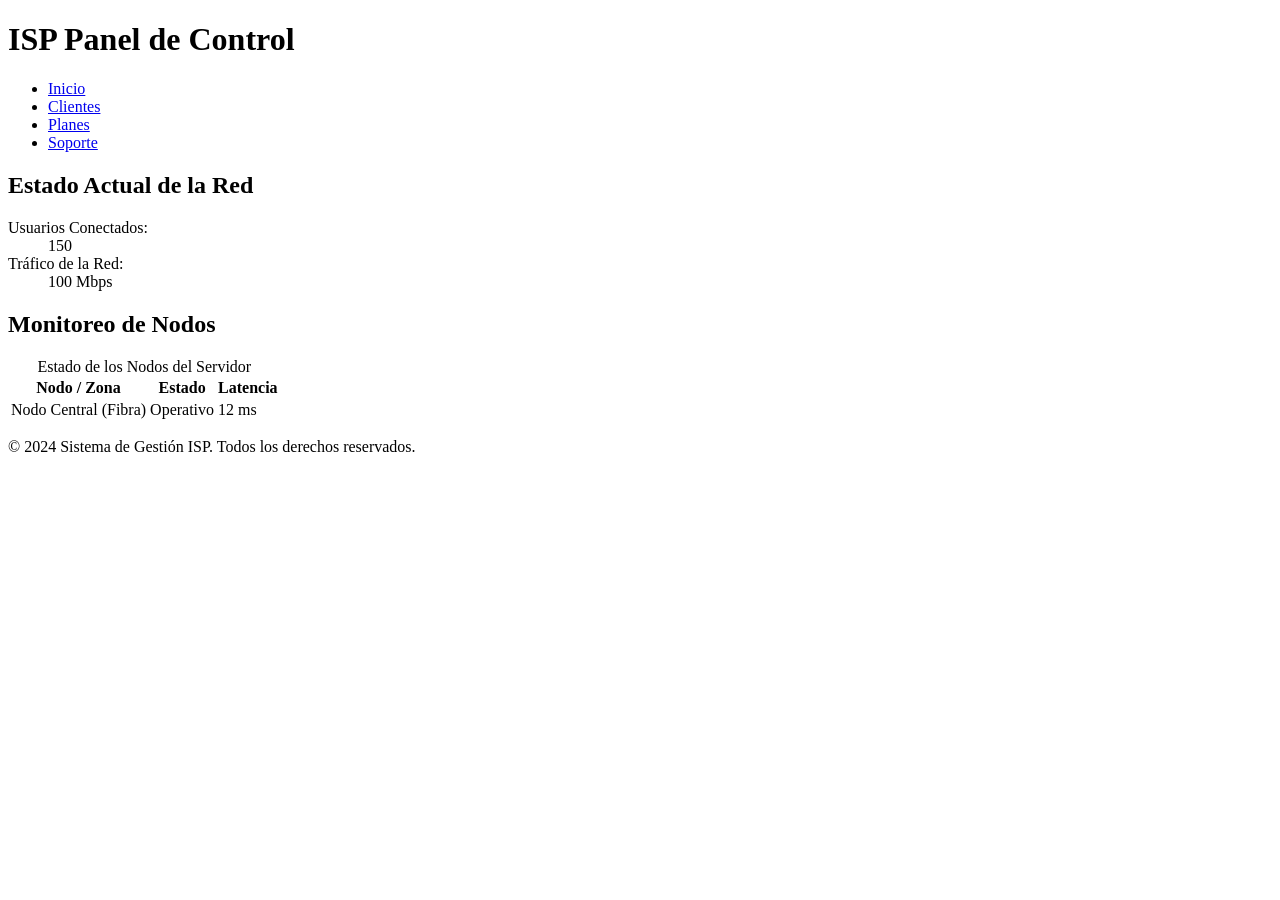
==== index.html @ ce1bf8cc "feat: maquetacion semantica inicial del dashboard principal (index.html)" ====
<!DOCTYPE html>
<html lang="es">
  <head> 
    <meta charset="UTF-8">
    <title>Sistema de Gestión ISP</title>
  </head>
  <body>
    <header>
  <h1>ISP Panel de Control</h1>
  <nav>
    <ul>
      <li><a href="index.html">Inicio</a></li>
      <li><a href="clientes.html">Clientes</a></li>
      <li><a href="planes.html">Planes</a></li>
      <li><a href="soporte.html">Soporte</a></li>
    </ul>
  </nav>
</header>

    <main>
      <section>
  <!-- Resumen del Estado de la Red -->
  <h2>Estado Actual de la Red</h2>
  <dl>
    <dt>Usuarios Conectados:</dt>
    <dd>150</dd>
    <dt>Tráfico de la Red:</dt>
    <dd>100 Mbps</dd>
  </dl>
<section>
  <h2>Monitoreo de Nodos</h2>
  <table>
    <caption>Estado de los Nodos del Servidor</caption>
    <tr>
      <th>Nodo / Zona</th>
      <th>Estado</th>
      <th>Latencia</th>
    </tr>
    <tr>
      <td>Nodo Central (Fibra)</td>
      <td>Operativo</td>
      <td>12 ms</td>
    </tr>
    <!-- Aquí puedes agregar otra fila con un nodo secundario -->
  </table>
</section>
    </main>

    <footer>    
      <p>&copy; 2024 Sistema de Gestión ISP. Todos los derechos reservados.</p> 
    </footer>
    </body> 
</html>
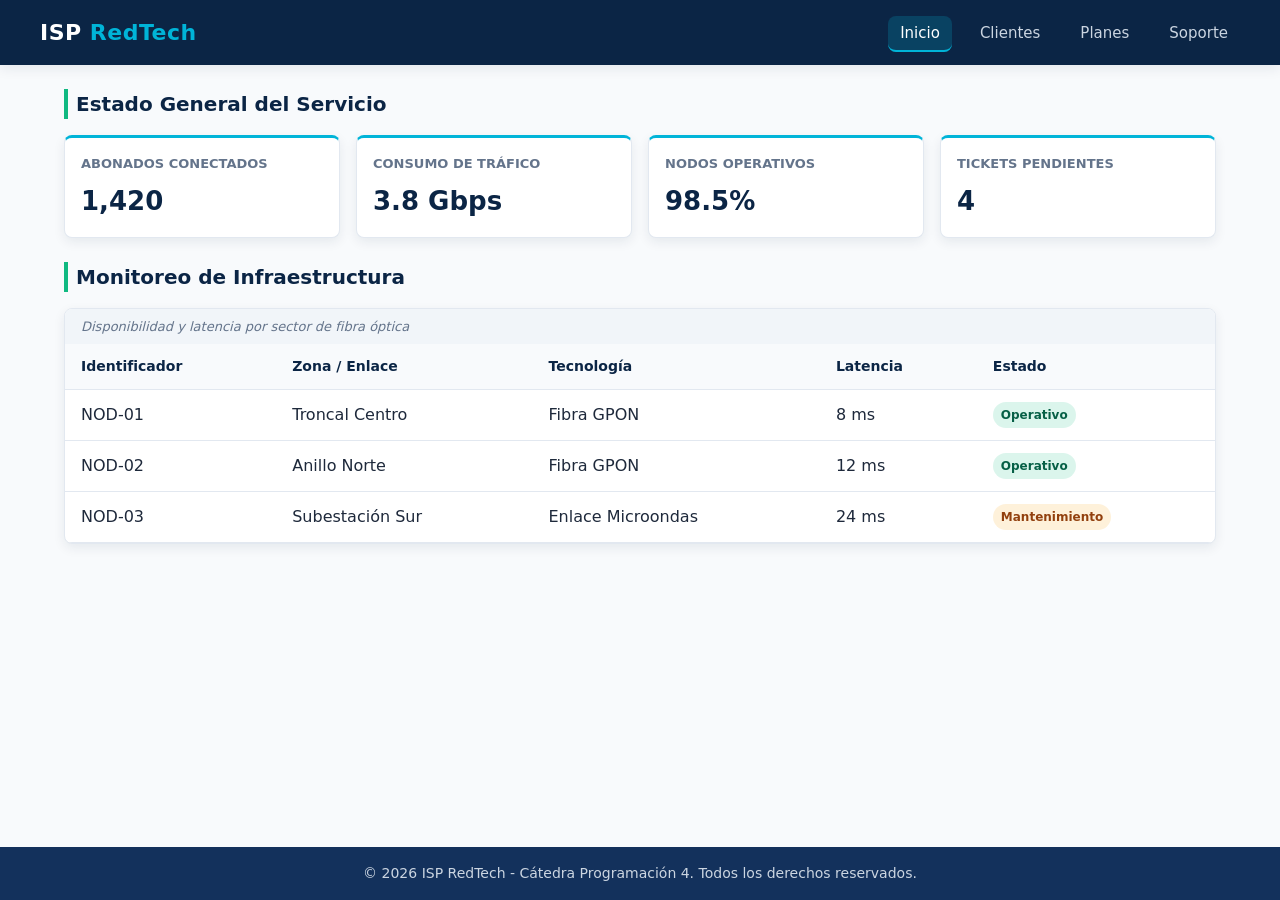
==== commit 611dd836: "feat: interfaz responsiva con variables css, flexbox, grid y optimizaciones seo para tp2" ====
--- a/index.html
+++ b/index.html
@@ -1,57 +1,110 @@
 <!DOCTYPE html>
 <html lang="es">
-  <head> 
+<head>
+    <!-- 1. Codificación y Viewport Responsivo -->
     <meta charset="UTF-8">
-    <title>Sistema de Gestión ISP</title>
-  </head>
-  <body>
-    <header>
-  <h1>ISP Panel de Control</h1>
-  <nav>
-    <ul>
-      <li><a href="index.html">Inicio</a></li>
-      <li><a href="clientes.html">Clientes</a></li>
-      <li><a href="planes.html">Planes</a></li>
-      <li><a href="soporte.html">Soporte</a></li>
-    </ul>
-  </nav>
-</header>
+    <meta name="viewport" content="width=device-width, initial-scale=1.0">
 
-    <main>
-      <section>
-  <!-- Resumen del Estado de la Red -->
-  <h2>Estado Actual de la Red</h2>
-  <dl>
-    <dt>Usuarios Conectados:</dt>
-    <dd>150</dd>
-    <dt>Tráfico de la Red:</dt>
-    <dd>100 Mbps</dd>
-  </dl>
-<section>
-  <h2>Monitoreo de Nodos</h2>
-  <table>
-    <caption>Estado de los Nodos del Servidor</caption>
-    <tr>
-      <th>Nodo / Zona</th>
-      <th>Estado</th>
-      <th>Latencia</th>
-    </tr>
-    <tr>
-      <td>Nodo Central (Fibra)</td>
-      <td>Operativo</td>
-      <td>12 ms</td>
-    </tr>
-    <!-- Aquí puedes agregar otra fila con un nodo secundario -->
-  </table>
-</section>
+    <!-- 2. SEO Técnico: Descripción y Palabras Clave -->
+    <title>ISP RedTech - Sistema de Gestión y Monitoreo de Red</title>
+    <meta name="description" content="Panel de administración y monitoreo de infraestructura para proveedores de internet (ISP). Gestión de abonados, tráfico de red y estado de nodos.">
+    <meta name="keywords" content="ISP, gestion de redes, fibra optica, monitoreo de nodos, telecomunicaciones, panel isp">
+    <meta name="author" content="Eduardo Albarracín - Lencina Alexis">
+
+    <!-- 3. Open Graph (Optimización para Redes Sociales) -->
+    <meta property="og:title" content="ISP RedTech - Panel de Control">
+    <meta property="og:description" content="Administración integral de abonados y monitoreo en tiempo real de nodos de conectividad.">
+    <meta property="og:type" content="website">
+
+    <!-- Vinculación de Hoja de Estilos Externa -->
+    <link rel="stylesheet" href="style.css">
+</head>
+<body>
+
+    <header class="header-principal">
+        <div class="header-contenedor">
+            <h1 class="logo-titulo">ISP <span>RedTech</span></h1>
+            <nav class="nav-menu">
+                <ul>
+                    <li><a href="index.html" class="nav-activo">Inicio</a></li>
+                    <li><a href="clientes.html">Clientes</a></li>
+                    <li><a href="planes.html">Planes</a></li>
+                    <li><a href="soporte.html">Soporte</a></li>
+                </ul>
+            </nav>
+        </div>
+    </header>
+
+    <main class="main-contenedor">
+        <!-- SECCIÓN 1: Métricas de Red (Implementación con CSS Grid) -->
+        <section class="seccion-metricas">
+            <h2>Estado General del Servicio</h2>
+            <dl class="grid-metricas">
+                <div class="tarjeta-metrica">
+                    <dt>Abonados Conectados</dt>
+                    <dd class="valor-metrica">1,420</dd>
+                </div>
+                <div class="tarjeta-metrica">
+                    <dt>Consumo de Tráfico</dt>
+                    <dd class="valor-metrica">3.8 Gbps</dd>
+                </div>
+                <div class="tarjeta-metrica">
+                    <dt>Nodos Operativos</dt>
+                    <dd class="valor-metrica estado-ok">98.5%</dd>
+                </div>
+                <div class="tarjeta-metrica">
+                    <dt>Tickets Pendientes</dt>
+                    <dd class="valor-metrica estado-alerta">4</dd>
+                </div>
+            </dl>
+        </section>
+
+        <!-- SECCIÓN 2: Monitoreo de Nodos (Tabla Semántica con Box Model) -->
+        <section class="seccion-tabla">
+            <h2>Monitoreo de Infraestructura</h2>
+            <div class="tabla-contenedor">
+                <table>
+                    <caption>Disponibilidad y latencia por sector de fibra óptica</caption>
+                    <thead>
+                        <tr>
+                            <th>Identificador</th>
+                            <th>Zona / Enlace</th>
+                            <th>Tecnología</th>
+                            <th>Latencia</th>
+                            <th>Estado</th>
+                        </tr>
+                    </thead>
+                    <tbody>
+                        <tr>
+                            <td>NOD-01</td>
+                            <td>Troncal Centro</td>
+                            <td>Fibra GPON</td>
+                            <td>8 ms</td>
+                            <td><span class="badge badge-activo">Operativo</span></td>
+                        </tr>
+                        <tr>
+                            <td>NOD-02</td>
+                            <td>Anillo Norte</td>
+                            <td>Fibra GPON</td>
+                            <td>12 ms</td>
+                            <td><span class="badge badge-activo">Operativo</span></td>
+                        </tr>
+                        <tr>
+                            <td>NOD-03</td>
+                            <td>Subestación Sur</td>
+                            <td>Enlace Microondas</td>
+                            <td>24 ms</td>
+                            <td><span class="badge badge-alerta">Mantenimiento</span></td>
+                        </tr>
+                    </tbody>
+                </table>
+            </div>
+        </section>
     </main>
 
-    <footer>    
-      <p>&copy; 2024 Sistema de Gestión ISP. Todos los derechos reservados.</p> 
+    <footer class="footer-principal">
+        <p>&copy; 2026 ISP RedTech - Cátedra Programación 4. Todos los derechos reservados.</p>
     </footer>
-    </body> 
-</html>
 
-
-
-
+</body>
+</html>
--- a/style.css
+++ b/style.css
@@ -0,0 +1,379 @@
+/* ==========================================================================
+   1. VARIABLES GLOBALES Y RESET (BOX MODEL)
+   ========================================================================== */
+
+:root {
+    /* Paleta Institucional */
+    --color-primario: #0b2545;       /* Azul Tecnológico Profundo */
+    --color-panel: #13315c;          /* Azul Oscuro de Soporte */
+    --color-acento: #00b4d8;         /* Cyan de Conectividad */
+    --color-fibra: #10b981;          /* Verde Fibra Óptica */
+    --color-alerta: #f59e0b;         /* Ámbar de Advertencia */
+    
+    /* Superficies y Neutros */
+    --color-fondo: #f8fafc;          /* Gris Neutro Claro */
+    --color-tarjeta: #ffffff;        /* Blanco Puro */
+    --color-texto: #1e293b;          /* Carbón de Alto Contraste */
+    --color-texto-suave: #64748b;    /* Gris de Soporte */
+    --color-borde: #e2e8f0;
+
+    /* Tipografías y Medidas */
+    --fuente-base: system-ui, -apple-system, 'Segoe UI', Roboto, sans-serif;
+    --espaciado-pequeno: 0.8rem;
+    --espaciado-medio: 1.6rem;
+    --espaciado-grande: 2.4rem;
+    --radio-borde: 0.8rem;
+    --sombra-suave: 0 4px 12px rgba(11, 37, 69, 0.08);
+}
+
+/* Reset de Modelo de Caja y Tipografía Base Accesible (1rem = 10px) */
+* {
+    margin: 0;
+    padding: 0;
+    box-sizing: border-box;
+}
+
+html {
+    font-size: 62.5%; /* Facilita el cálculo: 1.6rem = 16px */
+}
+
+body {
+    font-family: var(--fuente-base);
+    font-size: 1.6rem;
+    line-height: 1.5;
+    background-color: var(--color-fondo);
+    color: var(--color-texto);
+    min-height: 100vh;
+    display: flex;
+    flex-direction: column;
+}
+
+/* ==========================================================================
+   2. CABECERA Y NAVEGACIÓN (FLEXBOX UNIDIMENSIONAL)
+   ========================================================================== */
+
+.header-principal {
+    background-color: var(--color-primario);
+    color: #ffffff;
+    padding: var(--espaciado-medio) var(--espaciado-grande);
+    box-shadow: var(--sombra-suave);
+}
+
+.header-contenedor {
+    max-width: 120rem;
+    margin: 0 auto;
+    display: flex;
+    justify-content: space-between;
+    align-items: center;
+    flex-wrap: wrap;
+    gap: var(--espaciado-medio);
+}
+
+.logo-titulo {
+    font-size: 2.2rem;
+    font-weight: 700;
+    letter-spacing: 0.5px;
+}
+
+.logo-titulo span {
+    color: var(--color-acento);
+}
+
+.nav-menu ul {
+    display: flex;
+    list-style: none;
+    gap: var(--espaciado-medio);
+}
+
+.nav-menu a {
+    color: #cbd5e1;
+    text-decoration: none;
+    font-size: 1.5rem;
+    font-weight: 500;
+    padding: var(--espaciado-pequeno) 1.2rem;
+    border-radius: var(--radio-borde);
+    transition: all 0.2s ease-in-out;
+}
+
+.nav-menu a:hover,
+.nav-menu a.nav-activo {
+    color: #ffffff;
+    background-color: rgba(0, 180, 216, 0.2);
+    border-bottom: 2px solid var(--color-acento);
+}
+
+/* ==========================================================================
+   3. CONTENEDOR PRINCIPAL Y SECCIONES
+   ========================================================================== */
+
+.main-contenedor {
+    max-width: 120rem;
+    width: 90vw; /* Uso de Viewport Width */
+    margin: var(--espaciado-grande) auto;
+    flex: 1; /* Ocupa el espacio restante empujando el footer */
+}
+
+h2 {
+    font-size: 2rem;
+    color: var(--color-primario);
+    margin-bottom: var(--espaciado-medio);
+    border-left: 4px solid var(--color-fibra);
+    padding-left: var(--espaciado-pequeno);
+}
+
+/* ==========================================================================
+   4. PANEL DE MÉTRICAS (CSS GRID BIDIMENSIONAL)
+   ========================================================================== */
+
+.seccion-metricas {
+    margin-bottom: var(--espaciado-grande);
+}
+
+.grid-metricas {
+    display: grid;
+    grid-template-columns: repeat(4, 1fr);
+    gap: var(--espaciado-medio);
+}
+
+.tarjeta-metrica {
+    background-color: var(--color-tarjeta);
+    border: 1px solid var(--color-borde);
+    border-radius: var(--radio-borde);
+    padding: var(--espaciado-medio);
+    box-shadow: var(--sombra-suave);
+    border-top: 3px solid var(--color-acento);
+}
+
+.tarjeta-metrica dt {
+    font-size: 1.3rem;
+    color: var(--color-texto-suave);
+    text-transform: uppercase;
+    font-weight: 600;
+    margin-bottom: var(--espaciado-pequeno);
+}
+
+.tarjeta-metrica dd {
+    font-size: 2.6rem;
+    font-weight: 700;
+    color: var(--color-primario);
+}
+
+.estado-ok {
+    color: var(--color-fibra);
+}
+
+.estado-alerta {
+    color: var(--color-alerta);
+}
+
+/* ==========================================================================
+   5. TABLAS DE DATOS
+   ========================================================================== */
+
+.seccion-tabla {
+    margin-bottom: var(--espaciado-grande);
+}
+
+.tabla-contenedor {
+    background-color: var(--color-tarjeta);
+    border: 1px solid var(--color-borde);
+    border-radius: var(--radio-borde);
+    overflow-x: auto;
+    box-shadow: var(--sombra-suave);
+}
+
+table {
+    width: 100%;
+    border-collapse: collapse;
+    text-align: left;
+}
+
+caption {
+    font-size: 1.3rem;
+    color: var(--color-texto-suave);
+    padding: var(--espaciado-pequeno) var(--espaciado-medio);
+    text-align: left;
+    font-style: italic;
+    background-color: #f1f5f9;
+}
+
+th, td {
+    padding: 1.2rem var(--espaciado-medio);
+    border-bottom: 1px solid var(--color-borde);
+}
+
+th {
+    background-color: #f8fafc;
+    color: var(--color-primario);
+    font-size: 1.4rem;
+    font-weight: 600;
+}
+
+tbody tr:hover {
+    background-color: #f8fafc;
+}
+
+.badge {
+    display: inline-block;
+    padding: 0.4rem 0.8rem;
+    font-size: 1.2rem;
+    font-weight: 600;
+    border-radius: 2rem;
+}
+
+.badge-activo {
+    background-color: rgba(16, 185, 129, 0.15);
+    color: #065f46;
+}
+
+.badge-alerta {
+    background-color: rgba(245, 158, 11, 0.15);
+    color: #92400e;
+}
+
+/* ==========================================================================
+   6. FORMULARIOS SEMÁNTICOS (CLIENTES Y ALTA)
+   ========================================================================== */
+
+.seccion-formulario {
+    background-color: var(--color-tarjeta);
+    border: 1px solid var(--color-borde);
+    border-radius: var(--radio-borde);
+    padding: var(--espaciado-grande);
+    box-shadow: var(--sombra-suave);
+    margin-bottom: var(--espaciado-grande);
+}
+
+fieldset {
+    border: 1px solid var(--color-borde);
+    border-radius: var(--radio-borde);
+    padding: var(--espaciado-medio);
+    margin-bottom: var(--espaciado-grande);
+}
+
+legend {
+    font-size: 1.5rem;
+    font-weight: 600;
+    color: var(--color-primario);
+    padding: 0 var(--espaciado-pequeno);
+}
+
+.grupo-campo {
+    margin-bottom: var(--espaciado-medio);
+}
+
+label {
+    display: block;
+    font-size: 1.4rem;
+    font-weight: 600;
+    color: var(--color-texto);
+    margin-bottom: 0.4rem;
+}
+
+input[type="text"],
+input[type="number"],
+input[type="email"],
+input[type="tel"],
+select {
+    width: 100%;
+    padding: 1rem 1.2rem;
+    font-size: 1.4rem;
+    font-family: inherit;
+    border: 1px solid var(--color-borde);
+    border-radius: var(--radio-borde);
+    background-color: #f8fafc;
+    color: var(--color-texto);
+    transition: border-color 0.2s ease;
+}
+
+input:focus,
+select:focus {
+    outline: none;
+    border-color: var(--color-acento);
+    background-color: #ffffff;
+}
+
+.acciones-formulario {
+    display: flex;
+    gap: var(--espaciado-medio);
+}
+
+input[type="submit"],
+input[type="reset"] {
+    padding: 1rem 2rem;
+    font-size: 1.4rem;
+    font-weight: 600;
+    border-radius: var(--radio-borde);
+    cursor: pointer;
+    border: none;
+    transition: opacity 0.2s ease;
+}
+
+input[type="submit"] {
+    background-color: var(--color-primario);
+    color: #ffffff;
+}
+
+input[type="reset"] {
+    background-color: #e2e8f0;
+    color: var(--color-texto);
+}
+
+input[type="submit"]:hover,
+input[type="reset"]:hover {
+    opacity: 0.9;
+}
+
+/* ==========================================================================
+   7. PIE DE PÁGINA
+   ========================================================================== */
+
+.footer-principal {
+    background-color: var(--color-panel);
+    color: #cbd5e1;
+    text-align: center;
+    padding: var(--espaciado-medio);
+    font-size: 1.4rem;
+    margin-top: auto;
+}
+
+/* ==========================================================================
+   8. MEDIA QUERIES (RESPONSIVE DESIGN)
+   ========================================================================== */
+
+@media (max-width: 1024px) {
+    .grid-metricas {
+        grid-template-columns: repeat(2, 1fr);
+    }
+}
+
+@media (max-width: 768px) {
+    .header-contenedor {
+        flex-direction: column;
+        text-align: center;
+    }
+
+    .nav-menu ul {
+        flex-direction: column;
+        width: 100%;
+        gap: var(--espaciado-pequeno);
+    }
+
+    .nav-menu a {
+        display: block;
+        width: 100%;
+    }
+
+    .grid-metricas {
+        grid-template-columns: 1fr;
+    }
+
+    .main-contenedor {
+        width: 95vw;
+        margin: var(--espaciado-medio) auto;
+    }
+
+    .acciones-formulario {
+        flex-direction: column;
+    }
+}
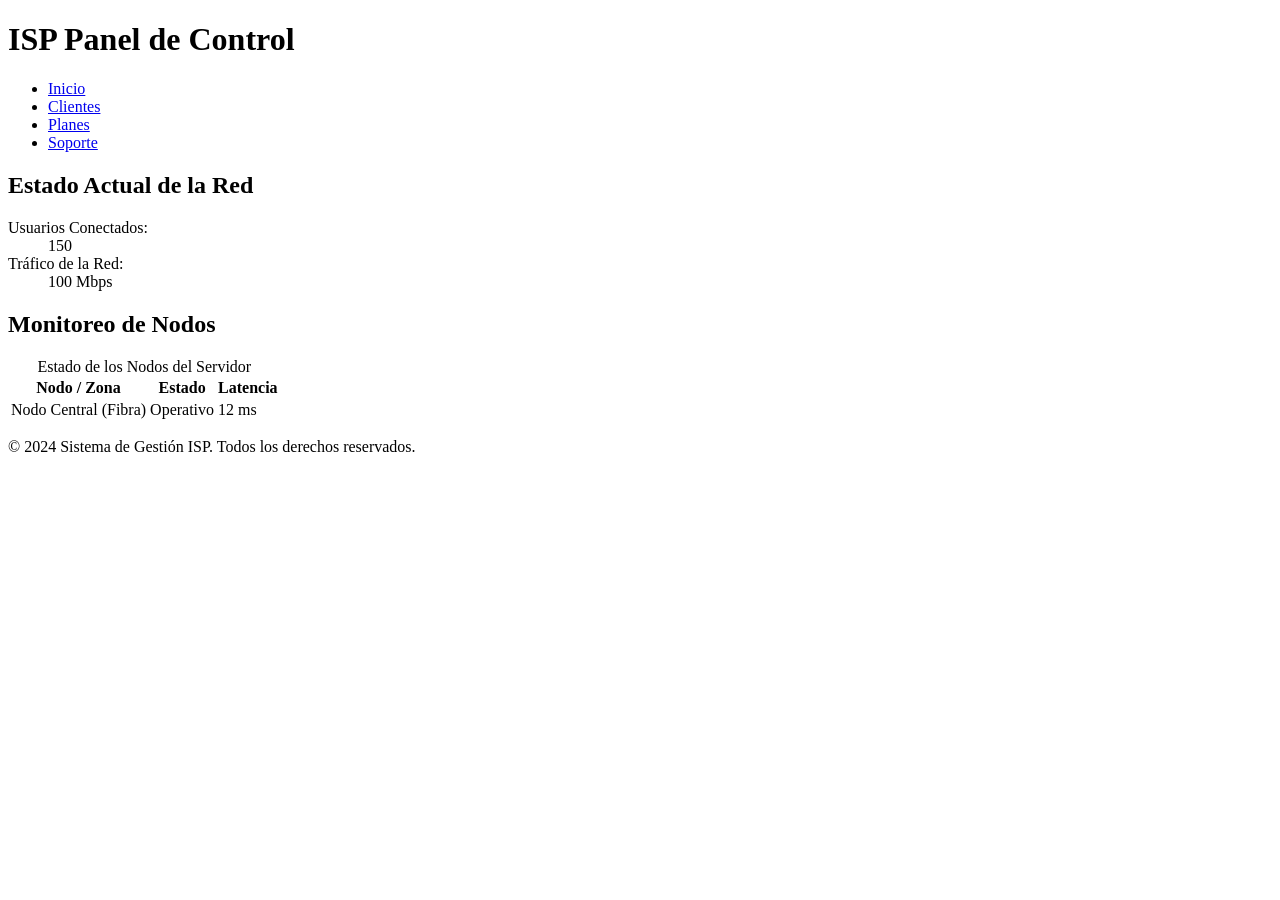
==== commit 96a2e4f4: "Merge pull request #1 from EduardoA10/feature/maquetacion-inicial feat: maquetacion semantica inicia" ====
--- a/index.html
+++ b/index.html
@@ -1,110 +1,57 @@
 <!DOCTYPE html>
 <html lang="es">
-<head>
-    <!-- 1. Codificación y Viewport Responsivo -->
+  <head> 
     <meta charset="UTF-8">
-    <meta name="viewport" content="width=device-width, initial-scale=1.0">
+    <title>Sistema de Gestión ISP</title>
+  </head>
+  <body>
+    <header>
+  <h1>ISP Panel de Control</h1>
+  <nav>
+    <ul>
+      <li><a href="index.html">Inicio</a></li>
+      <li><a href="clientes.html">Clientes</a></li>
+      <li><a href="planes.html">Planes</a></li>
+      <li><a href="soporte.html">Soporte</a></li>
+    </ul>
+  </nav>
+</header>
 
-    <!-- 2. SEO Técnico: Descripción y Palabras Clave -->
-    <title>ISP RedTech - Sistema de Gestión y Monitoreo de Red</title>
-    <meta name="description" content="Panel de administración y monitoreo de infraestructura para proveedores de internet (ISP). Gestión de abonados, tráfico de red y estado de nodos.">
-    <meta name="keywords" content="ISP, gestion de redes, fibra optica, monitoreo de nodos, telecomunicaciones, panel isp">
-    <meta name="author" content="Eduardo Albarracín - Lencina Alexis">
-
-    <!-- 3. Open Graph (Optimización para Redes Sociales) -->
-    <meta property="og:title" content="ISP RedTech - Panel de Control">
-    <meta property="og:description" content="Administración integral de abonados y monitoreo en tiempo real de nodos de conectividad.">
-    <meta property="og:type" content="website">
-
-    <!-- Vinculación de Hoja de Estilos Externa -->
-    <link rel="stylesheet" href="style.css">
-</head>
-<body>
-
-    <header class="header-principal">
-        <div class="header-contenedor">
-            <h1 class="logo-titulo">ISP <span>RedTech</span></h1>
-            <nav class="nav-menu">
-                <ul>
-                    <li><a href="index.html" class="nav-activo">Inicio</a></li>
-                    <li><a href="clientes.html">Clientes</a></li>
-                    <li><a href="planes.html">Planes</a></li>
-                    <li><a href="soporte.html">Soporte</a></li>
-                </ul>
-            </nav>
-        </div>
-    </header>
-
-    <main class="main-contenedor">
-        <!-- SECCIÓN 1: Métricas de Red (Implementación con CSS Grid) -->
-        <section class="seccion-metricas">
-            <h2>Estado General del Servicio</h2>
-            <dl class="grid-metricas">
-                <div class="tarjeta-metrica">
-                    <dt>Abonados Conectados</dt>
-                    <dd class="valor-metrica">1,420</dd>
-                </div>
-                <div class="tarjeta-metrica">
-                    <dt>Consumo de Tráfico</dt>
-                    <dd class="valor-metrica">3.8 Gbps</dd>
-                </div>
-                <div class="tarjeta-metrica">
-                    <dt>Nodos Operativos</dt>
-                    <dd class="valor-metrica estado-ok">98.5%</dd>
-                </div>
-                <div class="tarjeta-metrica">
-                    <dt>Tickets Pendientes</dt>
-                    <dd class="valor-metrica estado-alerta">4</dd>
-                </div>
-            </dl>
-        </section>
-
-        <!-- SECCIÓN 2: Monitoreo de Nodos (Tabla Semántica con Box Model) -->
-        <section class="seccion-tabla">
-            <h2>Monitoreo de Infraestructura</h2>
-            <div class="tabla-contenedor">
-                <table>
-                    <caption>Disponibilidad y latencia por sector de fibra óptica</caption>
-                    <thead>
-                        <tr>
-                            <th>Identificador</th>
-                            <th>Zona / Enlace</th>
-                            <th>Tecnología</th>
-                            <th>Latencia</th>
-                            <th>Estado</th>
-                        </tr>
-                    </thead>
-                    <tbody>
-                        <tr>
-                            <td>NOD-01</td>
-                            <td>Troncal Centro</td>
-                            <td>Fibra GPON</td>
-                            <td>8 ms</td>
-                            <td><span class="badge badge-activo">Operativo</span></td>
-                        </tr>
-                        <tr>
-                            <td>NOD-02</td>
-                            <td>Anillo Norte</td>
-                            <td>Fibra GPON</td>
-                            <td>12 ms</td>
-                            <td><span class="badge badge-activo">Operativo</span></td>
-                        </tr>
-                        <tr>
-                            <td>NOD-03</td>
-                            <td>Subestación Sur</td>
-                            <td>Enlace Microondas</td>
-                            <td>24 ms</td>
-                            <td><span class="badge badge-alerta">Mantenimiento</span></td>
-                        </tr>
-                    </tbody>
-                </table>
-            </div>
-        </section>
+    <main>
+      <section>
+  <!-- Resumen del Estado de la Red -->
+  <h2>Estado Actual de la Red</h2>
+  <dl>
+    <dt>Usuarios Conectados:</dt>
+    <dd>150</dd>
+    <dt>Tráfico de la Red:</dt>
+    <dd>100 Mbps</dd>
+  </dl>
+<section>
+  <h2>Monitoreo de Nodos</h2>
+  <table>
+    <caption>Estado de los Nodos del Servidor</caption>
+    <tr>
+      <th>Nodo / Zona</th>
+      <th>Estado</th>
+      <th>Latencia</th>
+    </tr>
+    <tr>
+      <td>Nodo Central (Fibra)</td>
+      <td>Operativo</td>
+      <td>12 ms</td>
+    </tr>
+    <!-- Aquí puedes agregar otra fila con un nodo secundario -->
+  </table>
+</section>
     </main>
 
-    <footer class="footer-principal">
-        <p>&copy; 2026 ISP RedTech - Cátedra Programación 4. Todos los derechos reservados.</p>
+    <footer>    
+      <p>&copy; 2024 Sistema de Gestión ISP. Todos los derechos reservados.</p> 
     </footer>
+    </body> 
+</html>
 
-</body>
-</html>+
+
+
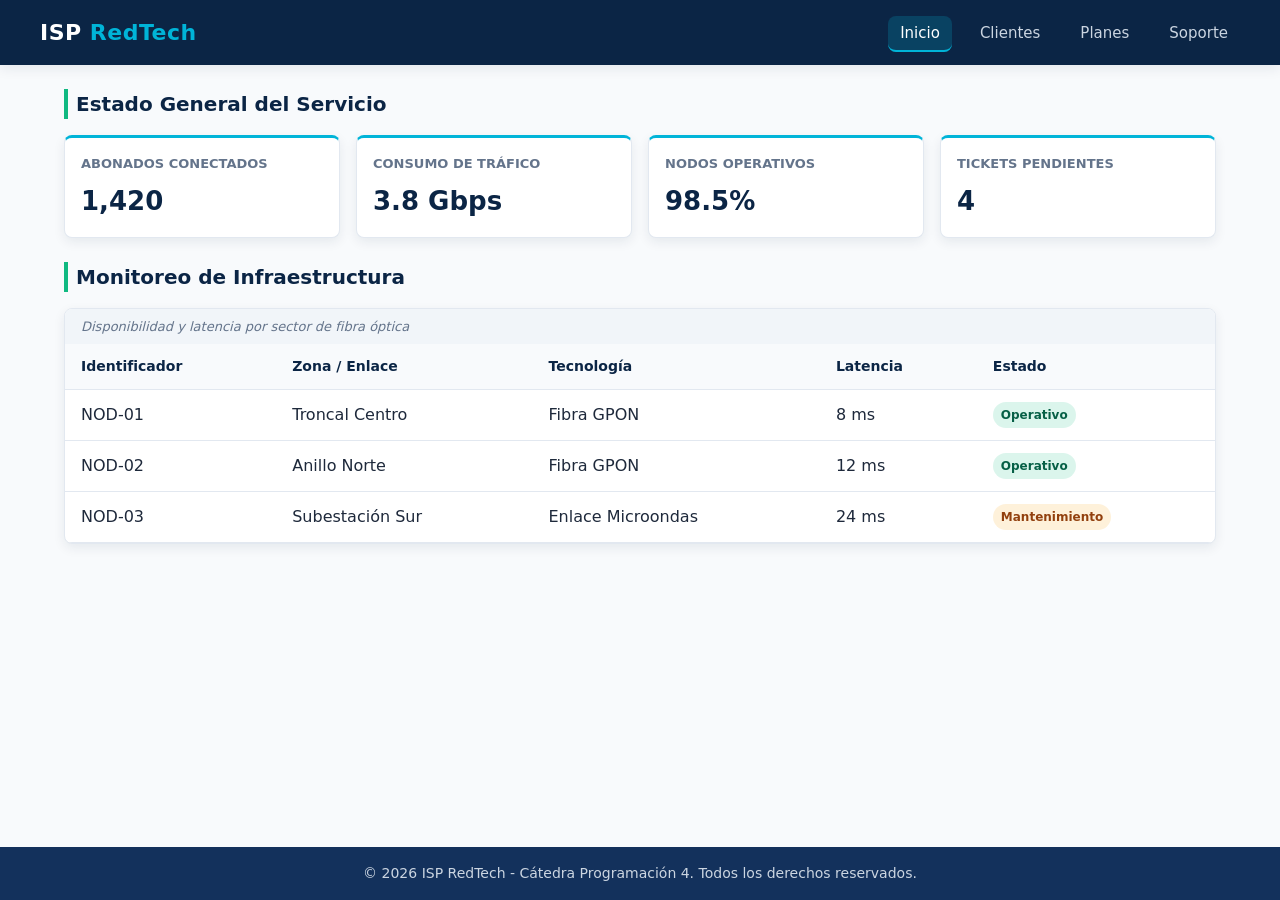
==== commit 6abf9261: "Merge pull request #3 from EduardoA10/feature/tp2-estilos-css feat: Implementación de interfaz respo" ====
--- a/index.html
+++ b/index.html
@@ -1,57 +1,110 @@
 <!DOCTYPE html>
 <html lang="es">
-  <head> 
+<head>
+    <!-- 1. Codificación y Viewport Responsivo -->
     <meta charset="UTF-8">
-    <title>Sistema de Gestión ISP</title>
-  </head>
-  <body>
-    <header>
-  <h1>ISP Panel de Control</h1>
-  <nav>
-    <ul>
-      <li><a href="index.html">Inicio</a></li>
-      <li><a href="clientes.html">Clientes</a></li>
-      <li><a href="planes.html">Planes</a></li>
-      <li><a href="soporte.html">Soporte</a></li>
-    </ul>
-  </nav>
-</header>
+    <meta name="viewport" content="width=device-width, initial-scale=1.0">
 
-    <main>
-      <section>
-  <!-- Resumen del Estado de la Red -->
-  <h2>Estado Actual de la Red</h2>
-  <dl>
-    <dt>Usuarios Conectados:</dt>
-    <dd>150</dd>
-    <dt>Tráfico de la Red:</dt>
-    <dd>100 Mbps</dd>
-  </dl>
-<section>
-  <h2>Monitoreo de Nodos</h2>
-  <table>
-    <caption>Estado de los Nodos del Servidor</caption>
-    <tr>
-      <th>Nodo / Zona</th>
-      <th>Estado</th>
-      <th>Latencia</th>
-    </tr>
-    <tr>
-      <td>Nodo Central (Fibra)</td>
-      <td>Operativo</td>
-      <td>12 ms</td>
-    </tr>
-    <!-- Aquí puedes agregar otra fila con un nodo secundario -->
-  </table>
-</section>
+    <!-- 2. SEO Técnico: Descripción y Palabras Clave -->
+    <title>ISP RedTech - Sistema de Gestión y Monitoreo de Red</title>
+    <meta name="description" content="Panel de administración y monitoreo de infraestructura para proveedores de internet (ISP). Gestión de abonados, tráfico de red y estado de nodos.">
+    <meta name="keywords" content="ISP, gestion de redes, fibra optica, monitoreo de nodos, telecomunicaciones, panel isp">
+    <meta name="author" content="Eduardo Albarracín - Lencina Alexis">
+
+    <!-- 3. Open Graph (Optimización para Redes Sociales) -->
+    <meta property="og:title" content="ISP RedTech - Panel de Control">
+    <meta property="og:description" content="Administración integral de abonados y monitoreo en tiempo real de nodos de conectividad.">
+    <meta property="og:type" content="website">
+
+    <!-- Vinculación de Hoja de Estilos Externa -->
+    <link rel="stylesheet" href="style.css">
+</head>
+<body>
+
+    <header class="header-principal">
+        <div class="header-contenedor">
+            <h1 class="logo-titulo">ISP <span>RedTech</span></h1>
+            <nav class="nav-menu">
+                <ul>
+                    <li><a href="index.html" class="nav-activo">Inicio</a></li>
+                    <li><a href="clientes.html">Clientes</a></li>
+                    <li><a href="planes.html">Planes</a></li>
+                    <li><a href="soporte.html">Soporte</a></li>
+                </ul>
+            </nav>
+        </div>
+    </header>
+
+    <main class="main-contenedor">
+        <!-- SECCIÓN 1: Métricas de Red (Implementación con CSS Grid) -->
+        <section class="seccion-metricas">
+            <h2>Estado General del Servicio</h2>
+            <dl class="grid-metricas">
+                <div class="tarjeta-metrica">
+                    <dt>Abonados Conectados</dt>
+                    <dd class="valor-metrica">1,420</dd>
+                </div>
+                <div class="tarjeta-metrica">
+                    <dt>Consumo de Tráfico</dt>
+                    <dd class="valor-metrica">3.8 Gbps</dd>
+                </div>
+                <div class="tarjeta-metrica">
+                    <dt>Nodos Operativos</dt>
+                    <dd class="valor-metrica estado-ok">98.5%</dd>
+                </div>
+                <div class="tarjeta-metrica">
+                    <dt>Tickets Pendientes</dt>
+                    <dd class="valor-metrica estado-alerta">4</dd>
+                </div>
+            </dl>
+        </section>
+
+        <!-- SECCIÓN 2: Monitoreo de Nodos (Tabla Semántica con Box Model) -->
+        <section class="seccion-tabla">
+            <h2>Monitoreo de Infraestructura</h2>
+            <div class="tabla-contenedor">
+                <table>
+                    <caption>Disponibilidad y latencia por sector de fibra óptica</caption>
+                    <thead>
+                        <tr>
+                            <th>Identificador</th>
+                            <th>Zona / Enlace</th>
+                            <th>Tecnología</th>
+                            <th>Latencia</th>
+                            <th>Estado</th>
+                        </tr>
+                    </thead>
+                    <tbody>
+                        <tr>
+                            <td>NOD-01</td>
+                            <td>Troncal Centro</td>
+                            <td>Fibra GPON</td>
+                            <td>8 ms</td>
+                            <td><span class="badge badge-activo">Operativo</span></td>
+                        </tr>
+                        <tr>
+                            <td>NOD-02</td>
+                            <td>Anillo Norte</td>
+                            <td>Fibra GPON</td>
+                            <td>12 ms</td>
+                            <td><span class="badge badge-activo">Operativo</span></td>
+                        </tr>
+                        <tr>
+                            <td>NOD-03</td>
+                            <td>Subestación Sur</td>
+                            <td>Enlace Microondas</td>
+                            <td>24 ms</td>
+                            <td><span class="badge badge-alerta">Mantenimiento</span></td>
+                        </tr>
+                    </tbody>
+                </table>
+            </div>
+        </section>
     </main>
 
-    <footer>    
-      <p>&copy; 2024 Sistema de Gestión ISP. Todos los derechos reservados.</p> 
+    <footer class="footer-principal">
+        <p>&copy; 2026 ISP RedTech - Cátedra Programación 4. Todos los derechos reservados.</p>
     </footer>
-    </body> 
-</html>
 
-
-
-
+</body>
+</html>
--- a/style.css
+++ b/style.css
@@ -0,0 +1,379 @@
+/* ==========================================================================
+   1. VARIABLES GLOBALES Y RESET (BOX MODEL)
+   ========================================================================== */
+
+:root {
+    /* Paleta Institucional */
+    --color-primario: #0b2545;       /* Azul Tecnológico Profundo */
+    --color-panel: #13315c;          /* Azul Oscuro de Soporte */
+    --color-acento: #00b4d8;         /* Cyan de Conectividad */
+    --color-fibra: #10b981;          /* Verde Fibra Óptica */
+    --color-alerta: #f59e0b;         /* Ámbar de Advertencia */
+    
+    /* Superficies y Neutros */
+    --color-fondo: #f8fafc;          /* Gris Neutro Claro */
+    --color-tarjeta: #ffffff;        /* Blanco Puro */
+    --color-texto: #1e293b;          /* Carbón de Alto Contraste */
+    --color-texto-suave: #64748b;    /* Gris de Soporte */
+    --color-borde: #e2e8f0;
+
+    /* Tipografías y Medidas */
+    --fuente-base: system-ui, -apple-system, 'Segoe UI', Roboto, sans-serif;
+    --espaciado-pequeno: 0.8rem;
+    --espaciado-medio: 1.6rem;
+    --espaciado-grande: 2.4rem;
+    --radio-borde: 0.8rem;
+    --sombra-suave: 0 4px 12px rgba(11, 37, 69, 0.08);
+}
+
+/* Reset de Modelo de Caja y Tipografía Base Accesible (1rem = 10px) */
+* {
+    margin: 0;
+    padding: 0;
+    box-sizing: border-box;
+}
+
+html {
+    font-size: 62.5%; /* Facilita el cálculo: 1.6rem = 16px */
+}
+
+body {
+    font-family: var(--fuente-base);
+    font-size: 1.6rem;
+    line-height: 1.5;
+    background-color: var(--color-fondo);
+    color: var(--color-texto);
+    min-height: 100vh;
+    display: flex;
+    flex-direction: column;
+}
+
+/* ==========================================================================
+   2. CABECERA Y NAVEGACIÓN (FLEXBOX UNIDIMENSIONAL)
+   ========================================================================== */
+
+.header-principal {
+    background-color: var(--color-primario);
+    color: #ffffff;
+    padding: var(--espaciado-medio) var(--espaciado-grande);
+    box-shadow: var(--sombra-suave);
+}
+
+.header-contenedor {
+    max-width: 120rem;
+    margin: 0 auto;
+    display: flex;
+    justify-content: space-between;
+    align-items: center;
+    flex-wrap: wrap;
+    gap: var(--espaciado-medio);
+}
+
+.logo-titulo {
+    font-size: 2.2rem;
+    font-weight: 700;
+    letter-spacing: 0.5px;
+}
+
+.logo-titulo span {
+    color: var(--color-acento);
+}
+
+.nav-menu ul {
+    display: flex;
+    list-style: none;
+    gap: var(--espaciado-medio);
+}
+
+.nav-menu a {
+    color: #cbd5e1;
+    text-decoration: none;
+    font-size: 1.5rem;
+    font-weight: 500;
+    padding: var(--espaciado-pequeno) 1.2rem;
+    border-radius: var(--radio-borde);
+    transition: all 0.2s ease-in-out;
+}
+
+.nav-menu a:hover,
+.nav-menu a.nav-activo {
+    color: #ffffff;
+    background-color: rgba(0, 180, 216, 0.2);
+    border-bottom: 2px solid var(--color-acento);
+}
+
+/* ==========================================================================
+   3. CONTENEDOR PRINCIPAL Y SECCIONES
+   ========================================================================== */
+
+.main-contenedor {
+    max-width: 120rem;
+    width: 90vw; /* Uso de Viewport Width */
+    margin: var(--espaciado-grande) auto;
+    flex: 1; /* Ocupa el espacio restante empujando el footer */
+}
+
+h2 {
+    font-size: 2rem;
+    color: var(--color-primario);
+    margin-bottom: var(--espaciado-medio);
+    border-left: 4px solid var(--color-fibra);
+    padding-left: var(--espaciado-pequeno);
+}
+
+/* ==========================================================================
+   4. PANEL DE MÉTRICAS (CSS GRID BIDIMENSIONAL)
+   ========================================================================== */
+
+.seccion-metricas {
+    margin-bottom: var(--espaciado-grande);
+}
+
+.grid-metricas {
+    display: grid;
+    grid-template-columns: repeat(4, 1fr);
+    gap: var(--espaciado-medio);
+}
+
+.tarjeta-metrica {
+    background-color: var(--color-tarjeta);
+    border: 1px solid var(--color-borde);
+    border-radius: var(--radio-borde);
+    padding: var(--espaciado-medio);
+    box-shadow: var(--sombra-suave);
+    border-top: 3px solid var(--color-acento);
+}
+
+.tarjeta-metrica dt {
+    font-size: 1.3rem;
+    color: var(--color-texto-suave);
+    text-transform: uppercase;
+    font-weight: 600;
+    margin-bottom: var(--espaciado-pequeno);
+}
+
+.tarjeta-metrica dd {
+    font-size: 2.6rem;
+    font-weight: 700;
+    color: var(--color-primario);
+}
+
+.estado-ok {
+    color: var(--color-fibra);
+}
+
+.estado-alerta {
+    color: var(--color-alerta);
+}
+
+/* ==========================================================================
+   5. TABLAS DE DATOS
+   ========================================================================== */
+
+.seccion-tabla {
+    margin-bottom: var(--espaciado-grande);
+}
+
+.tabla-contenedor {
+    background-color: var(--color-tarjeta);
+    border: 1px solid var(--color-borde);
+    border-radius: var(--radio-borde);
+    overflow-x: auto;
+    box-shadow: var(--sombra-suave);
+}
+
+table {
+    width: 100%;
+    border-collapse: collapse;
+    text-align: left;
+}
+
+caption {
+    font-size: 1.3rem;
+    color: var(--color-texto-suave);
+    padding: var(--espaciado-pequeno) var(--espaciado-medio);
+    text-align: left;
+    font-style: italic;
+    background-color: #f1f5f9;
+}
+
+th, td {
+    padding: 1.2rem var(--espaciado-medio);
+    border-bottom: 1px solid var(--color-borde);
+}
+
+th {
+    background-color: #f8fafc;
+    color: var(--color-primario);
+    font-size: 1.4rem;
+    font-weight: 600;
+}
+
+tbody tr:hover {
+    background-color: #f8fafc;
+}
+
+.badge {
+    display: inline-block;
+    padding: 0.4rem 0.8rem;
+    font-size: 1.2rem;
+    font-weight: 600;
+    border-radius: 2rem;
+}
+
+.badge-activo {
+    background-color: rgba(16, 185, 129, 0.15);
+    color: #065f46;
+}
+
+.badge-alerta {
+    background-color: rgba(245, 158, 11, 0.15);
+    color: #92400e;
+}
+
+/* ==========================================================================
+   6. FORMULARIOS SEMÁNTICOS (CLIENTES Y ALTA)
+   ========================================================================== */
+
+.seccion-formulario {
+    background-color: var(--color-tarjeta);
+    border: 1px solid var(--color-borde);
+    border-radius: var(--radio-borde);
+    padding: var(--espaciado-grande);
+    box-shadow: var(--sombra-suave);
+    margin-bottom: var(--espaciado-grande);
+}
+
+fieldset {
+    border: 1px solid var(--color-borde);
+    border-radius: var(--radio-borde);
+    padding: var(--espaciado-medio);
+    margin-bottom: var(--espaciado-grande);
+}
+
+legend {
+    font-size: 1.5rem;
+    font-weight: 600;
+    color: var(--color-primario);
+    padding: 0 var(--espaciado-pequeno);
+}
+
+.grupo-campo {
+    margin-bottom: var(--espaciado-medio);
+}
+
+label {
+    display: block;
+    font-size: 1.4rem;
+    font-weight: 600;
+    color: var(--color-texto);
+    margin-bottom: 0.4rem;
+}
+
+input[type="text"],
+input[type="number"],
+input[type="email"],
+input[type="tel"],
+select {
+    width: 100%;
+    padding: 1rem 1.2rem;
+    font-size: 1.4rem;
+    font-family: inherit;
+    border: 1px solid var(--color-borde);
+    border-radius: var(--radio-borde);
+    background-color: #f8fafc;
+    color: var(--color-texto);
+    transition: border-color 0.2s ease;
+}
+
+input:focus,
+select:focus {
+    outline: none;
+    border-color: var(--color-acento);
+    background-color: #ffffff;
+}
+
+.acciones-formulario {
+    display: flex;
+    gap: var(--espaciado-medio);
+}
+
+input[type="submit"],
+input[type="reset"] {
+    padding: 1rem 2rem;
+    font-size: 1.4rem;
+    font-weight: 600;
+    border-radius: var(--radio-borde);
+    cursor: pointer;
+    border: none;
+    transition: opacity 0.2s ease;
+}
+
+input[type="submit"] {
+    background-color: var(--color-primario);
+    color: #ffffff;
+}
+
+input[type="reset"] {
+    background-color: #e2e8f0;
+    color: var(--color-texto);
+}
+
+input[type="submit"]:hover,
+input[type="reset"]:hover {
+    opacity: 0.9;
+}
+
+/* ==========================================================================
+   7. PIE DE PÁGINA
+   ========================================================================== */
+
+.footer-principal {
+    background-color: var(--color-panel);
+    color: #cbd5e1;
+    text-align: center;
+    padding: var(--espaciado-medio);
+    font-size: 1.4rem;
+    margin-top: auto;
+}
+
+/* ==========================================================================
+   8. MEDIA QUERIES (RESPONSIVE DESIGN)
+   ========================================================================== */
+
+@media (max-width: 1024px) {
+    .grid-metricas {
+        grid-template-columns: repeat(2, 1fr);
+    }
+}
+
+@media (max-width: 768px) {
+    .header-contenedor {
+        flex-direction: column;
+        text-align: center;
+    }
+
+    .nav-menu ul {
+        flex-direction: column;
+        width: 100%;
+        gap: var(--espaciado-pequeno);
+    }
+
+    .nav-menu a {
+        display: block;
+        width: 100%;
+    }
+
+    .grid-metricas {
+        grid-template-columns: 1fr;
+    }
+
+    .main-contenedor {
+        width: 95vw;
+        margin: var(--espaciado-medio) auto;
+    }
+
+    .acciones-formulario {
+        flex-direction: column;
+    }
+}
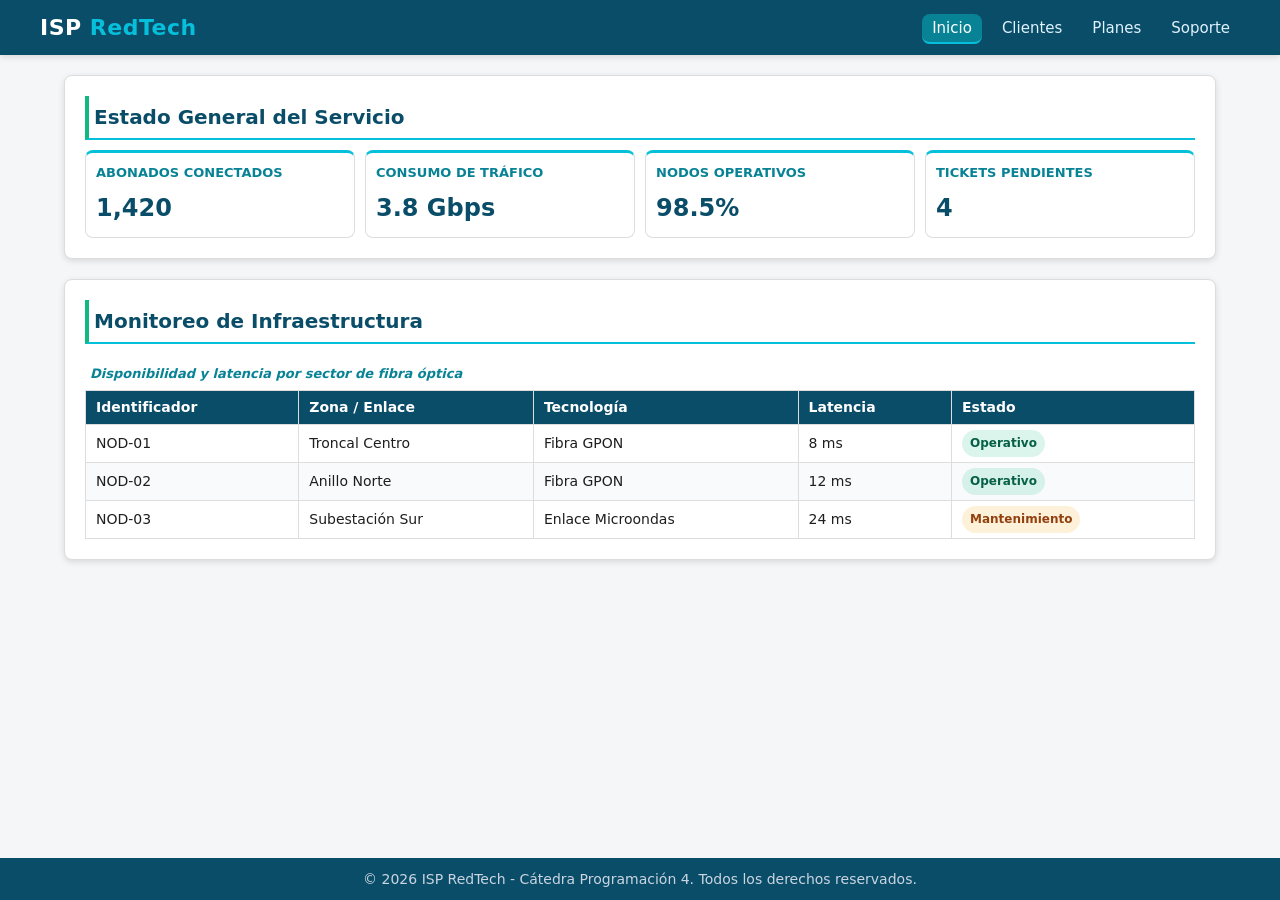
==== commit 8fa913ba: "fix: vincular style.css y meta tags seo en index y clientes" ====
--- a/index.html
+++ b/index.html
@@ -1,22 +1,18 @@
 <!DOCTYPE html>
 <html lang="es">
 <head>
-    <!-- 1. Codificación y Viewport Responsivo -->
     <meta charset="UTF-8">
     <meta name="viewport" content="width=device-width, initial-scale=1.0">
 
-    <!-- 2. SEO Técnico: Descripción y Palabras Clave -->
     <title>ISP RedTech - Sistema de Gestión y Monitoreo de Red</title>
     <meta name="description" content="Panel de administración y monitoreo de infraestructura para proveedores de internet (ISP). Gestión de abonados, tráfico de red y estado de nodos.">
     <meta name="keywords" content="ISP, gestion de redes, fibra optica, monitoreo de nodos, telecomunicaciones, panel isp">
-    <meta name="author" content="Eduardo Albarracín - Lencina Alexis">
+    <meta name="author" content="Eduardo Albarracín - Alexis Lencina">
 
-    <!-- 3. Open Graph (Optimización para Redes Sociales) -->
     <meta property="og:title" content="ISP RedTech - Panel de Control">
     <meta property="og:description" content="Administración integral de abonados y monitoreo en tiempo real de nodos de conectividad.">
     <meta property="og:type" content="website">
 
-    <!-- Vinculación de Hoja de Estilos Externa -->
     <link rel="stylesheet" href="style.css">
 </head>
 <body>
@@ -36,7 +32,6 @@
     </header>
 
     <main class="main-contenedor">
-        <!-- SECCIÓN 1: Métricas de Red (Implementación con CSS Grid) -->
         <section class="seccion-metricas">
             <h2>Estado General del Servicio</h2>
             <dl class="grid-metricas">
@@ -59,7 +54,6 @@
             </dl>
         </section>
 
-        <!-- SECCIÓN 2: Monitoreo de Nodos (Tabla Semántica con Box Model) -->
         <section class="seccion-tabla">
             <h2>Monitoreo de Infraestructura</h2>
             <div class="tabla-contenedor">
--- a/style.css
+++ b/style.css
@@ -1,379 +1,405 @@
-/* ==========================================================================
-   1. VARIABLES GLOBALES Y RESET (BOX MODEL)
-   ========================================================================== */
-
 :root {
-    /* Paleta Institucional */
-    --color-primario: #0b2545;       /* Azul Tecnológico Profundo */
-    --color-panel: #13315c;          /* Azul Oscuro de Soporte */
-    --color-acento: #00b4d8;         /* Cyan de Conectividad */
-    --color-fibra: #10b981;          /* Verde Fibra Óptica */
-    --color-alerta: #f59e0b;         /* Ámbar de Advertencia */
-    
-    /* Superficies y Neutros */
-    --color-fondo: #f8fafc;          /* Gris Neutro Claro */
-    --color-tarjeta: #ffffff;        /* Blanco Puro */
-    --color-texto: #1e293b;          /* Carbón de Alto Contraste */
-    --color-texto-suave: #64748b;    /* Gris de Soporte */
-    --color-borde: #e2e8f0;
-
-    /* Tipografías y Medidas */
-    --fuente-base: system-ui, -apple-system, 'Segoe UI', Roboto, sans-serif;
-    --espaciado-pequeno: 0.8rem;
-    --espaciado-medio: 1.6rem;
-    --espaciado-grande: 2.4rem;
-    --radio-borde: 0.8rem;
-    --sombra-suave: 0 4px 12px rgba(11, 37, 69, 0.08);
-}
-
-/* Reset de Modelo de Caja y Tipografía Base Accesible (1rem = 10px) */
+  --color-primary: #0a4d68;
+  --color-primario: #0a4d68;
+  --color-secondary: #088395;
+  --color-panel: #088395;
+  --color-accent: #05bfdb;
+  --color-acento: #05bfdb;
+  --color-fibra: #10b981;
+  --color-alerta: #f59e0b;
+  --color-bg: #f4f6f7;
+  --color-fondo: #f4f6f7;
+  --color-white: #ffffff;
+  --color-tarjeta: #ffffff;
+  --color-text: #1e1e1e;
+  --color-texto: #1e1e1e;
+  --color-texto-suave: #64748b;
+  --color-borde: #dddddd;
+  --font-main: 'Segoe UI', system-ui, Arial, sans-serif;
+  --fuente-base: 'Segoe UI', system-ui, Arial, sans-serif;
+  --spacing-sm: 0.5rem;
+  --espaciado-pequeno: 0.5rem;
+  --spacing-md: 1rem;
+  --espaciado-medio: 1rem;
+  --spacing-lg: 2rem;
+  --espaciado-grande: 2rem;
+  --radio-borde: 8px;
+  --sombra-suave: 0 2px 6px rgba(0, 0, 0, 0.12);
+}
+
 * {
-    margin: 0;
-    padding: 0;
-    box-sizing: border-box;
+  margin: 0;
+  padding: 0;
+  box-sizing: border-box;
 }
 
 html {
-    font-size: 62.5%; /* Facilita el cálculo: 1.6rem = 16px */
+  font-size: 62.5%;
 }
 
 body {
-    font-family: var(--fuente-base);
-    font-size: 1.6rem;
-    line-height: 1.5;
-    background-color: var(--color-fondo);
-    color: var(--color-texto);
-    min-height: 100vh;
-    display: flex;
-    flex-direction: column;
-}
-
-/* ==========================================================================
-   2. CABECERA Y NAVEGACIÓN (FLEXBOX UNIDIMENSIONAL)
-   ========================================================================== */
-
+  font-family: var(--font-main);
+  font-size: 1.6rem;
+  line-height: 1.6;
+  background-color: var(--color-bg);
+  color: var(--color-text);
+  min-height: 100vh;
+  display: flex;
+  flex-direction: column;
+}
+
+header,
 .header-principal {
-    background-color: var(--color-primario);
-    color: #ffffff;
-    padding: var(--espaciado-medio) var(--espaciado-grande);
-    box-shadow: var(--sombra-suave);
+  background-color: var(--color-primary);
+  color: var(--color-white);
+  padding: var(--spacing-md) var(--spacing-lg);
+  box-shadow: var(--sombra-suave);
 }
 
 .header-contenedor {
-    max-width: 120rem;
-    margin: 0 auto;
-    display: flex;
-    justify-content: space-between;
-    align-items: center;
-    flex-wrap: wrap;
-    gap: var(--espaciado-medio);
-}
-
+  max-width: 1200px;
+  margin: 0 auto;
+  display: flex;
+  justify-content: space-between;
+  align-items: center;
+  flex-wrap: wrap;
+  gap: var(--spacing-md);
+}
+
+header h1,
 .logo-titulo {
-    font-size: 2.2rem;
-    font-weight: 700;
-    letter-spacing: 0.5px;
+  font-size: 2.2rem;
+  font-weight: 700;
+  letter-spacing: 0.5px;
 }
 
 .logo-titulo span {
-    color: var(--color-acento);
-}
-
-.nav-menu ul {
-    display: flex;
-    list-style: none;
-    gap: var(--espaciado-medio);
-}
-
-.nav-menu a {
-    color: #cbd5e1;
-    text-decoration: none;
-    font-size: 1.5rem;
-    font-weight: 500;
-    padding: var(--espaciado-pequeno) 1.2rem;
-    border-radius: var(--radio-borde);
-    transition: all 0.2s ease-in-out;
-}
-
-.nav-menu a:hover,
-.nav-menu a.nav-activo {
-    color: #ffffff;
-    background-color: rgba(0, 180, 216, 0.2);
-    border-bottom: 2px solid var(--color-acento);
-}
-
-/* ==========================================================================
-   3. CONTENEDOR PRINCIPAL Y SECCIONES
-   ========================================================================== */
-
+  color: var(--color-accent);
+}
+
+nav ul {
+  display: flex;
+  list-style: none;
+  gap: var(--spacing-md);
+}
+
+nav a {
+  color: #e0f2fe;
+  text-decoration: none;
+  font-size: 1.5rem;
+  font-weight: 500;
+  padding: var(--spacing-sm) var(--spacing-md);
+  border-radius: var(--radio-borde);
+  transition: all 0.2s ease-in-out;
+}
+
+nav a:hover,
+nav a.nav-activo {
+  color: #ffffff;
+  background-color: var(--color-secondary);
+  border-bottom: 2px solid var(--color-accent);
+}
+
+main,
 .main-contenedor {
-    max-width: 120rem;
-    width: 90vw; /* Uso de Viewport Width */
-    margin: var(--espaciado-grande) auto;
-    flex: 1; /* Ocupa el espacio restante empujando el footer */
-}
-
+  max-width: 1200px;
+  width: 90vw;
+  margin: var(--spacing-lg) auto;
+  flex: 1;
+}
+
+section {
+  background-color: var(--color-white);
+  border: 1px solid var(--color-borde);
+  border-radius: var(--radio-borde);
+  box-shadow: var(--sombra-suave);
+  padding: var(--spacing-lg);
+  margin-bottom: var(--spacing-lg);
+}
+
+section h2,
 h2 {
-    font-size: 2rem;
-    color: var(--color-primario);
-    margin-bottom: var(--espaciado-medio);
-    border-left: 4px solid var(--color-fibra);
-    padding-left: var(--espaciado-pequeno);
-}
-
-/* ==========================================================================
-   4. PANEL DE MÉTRICAS (CSS GRID BIDIMENSIONAL)
-   ========================================================================== */
-
-.seccion-metricas {
-    margin-bottom: var(--espaciado-grande);
-}
-
+  font-size: 2rem;
+  color: var(--color-primary);
+  margin-bottom: var(--spacing-md);
+  border-bottom: 2px solid var(--color-accent);
+  border-left: 4px solid var(--color-fibra);
+  padding: var(--spacing-sm) 0 var(--spacing-sm) var(--spacing-sm);
+}
+
+dl,
 .grid-metricas {
-    display: grid;
-    grid-template-columns: repeat(4, 1fr);
-    gap: var(--espaciado-medio);
+  display: grid;
+  grid-template-columns: repeat(auto-fit, minmax(200px, 1fr));
+  gap: var(--spacing-md);
 }
 
 .tarjeta-metrica {
-    background-color: var(--color-tarjeta);
-    border: 1px solid var(--color-borde);
-    border-radius: var(--radio-borde);
-    padding: var(--espaciado-medio);
-    box-shadow: var(--sombra-suave);
-    border-top: 3px solid var(--color-acento);
-}
-
+  background-color: var(--color-tarjeta);
+  border: 1px solid var(--color-borde);
+  border-radius: var(--radio-borde);
+  padding: var(--spacing-md);
+  border-top: 3px solid var(--color-accent);
+}
+
+dl dt,
 .tarjeta-metrica dt {
-    font-size: 1.3rem;
-    color: var(--color-texto-suave);
-    text-transform: uppercase;
-    font-weight: 600;
-    margin-bottom: var(--espaciado-pequeno);
-}
-
+  font-size: 1.3rem;
+  color: var(--color-secondary);
+  text-transform: uppercase;
+  font-weight: 700;
+  margin-bottom: var(--spacing-sm);
+}
+
+dl dd,
 .tarjeta-metrica dd {
-    font-size: 2.6rem;
-    font-weight: 700;
-    color: var(--color-primario);
-}
-
-.estado-ok {
-    color: var(--color-fibra);
-}
-
-.estado-alerta {
-    color: var(--color-alerta);
-}
-
-/* ==========================================================================
-   5. TABLAS DE DATOS
-   ========================================================================== */
-
-.seccion-tabla {
-    margin-bottom: var(--espaciado-grande);
-}
+  font-size: 2.4rem;
+  font-weight: 700;
+  color: var(--color-primary);
+}
+
+.estado-ok { color: var(--color-fibra); }
+.estado-alerta { color: var(--color-alerta); }
 
 .tabla-contenedor {
-    background-color: var(--color-tarjeta);
-    border: 1px solid var(--color-borde);
-    border-radius: var(--radio-borde);
-    overflow-x: auto;
-    box-shadow: var(--sombra-suave);
+  overflow-x: auto;
 }
 
 table {
-    width: 100%;
-    border-collapse: collapse;
-    text-align: left;
+  width: 100%;
+  border-collapse: collapse;
+  margin-top: var(--spacing-sm);
 }
 
 caption {
-    font-size: 1.3rem;
-    color: var(--color-texto-suave);
-    padding: var(--espaciado-pequeno) var(--espaciado-medio);
-    text-align: left;
-    font-style: italic;
-    background-color: #f1f5f9;
+  font-size: 1.3rem;
+  color: var(--color-secondary);
+  padding: var(--spacing-sm);
+  text-align: left;
+  font-style: italic;
+  font-weight: bold;
 }
 
 th, td {
-    padding: 1.2rem var(--espaciado-medio);
-    border-bottom: 1px solid var(--color-borde);
+  padding: var(--spacing-sm) var(--spacing-md);
+  border: 1px solid var(--color-borde);
+  text-align: left;
+  font-size: 1.4rem;
 }
 
 th {
-    background-color: #f8fafc;
-    color: var(--color-primario);
-    font-size: 1.4rem;
-    font-weight: 600;
-}
-
-tbody tr:hover {
-    background-color: #f8fafc;
+  background-color: var(--color-primary);
+  color: var(--color-white);
+  font-weight: 600;
+}
+
+tr:nth-child(even) {
+  background-color: #f8fafc;
 }
 
 .badge {
-    display: inline-block;
-    padding: 0.4rem 0.8rem;
-    font-size: 1.2rem;
-    font-weight: 600;
-    border-radius: 2rem;
+  display: inline-block;
+  padding: 0.4rem 0.8rem;
+  font-size: 1.2rem;
+  font-weight: 600;
+  border-radius: 2rem;
 }
 
 .badge-activo {
-    background-color: rgba(16, 185, 129, 0.15);
-    color: #065f46;
+  background-color: rgba(16, 185, 129, 0.15);
+  color: #065f46;
 }
 
 .badge-alerta {
-    background-color: rgba(245, 158, 11, 0.15);
-    color: #92400e;
-}
-
-/* ==========================================================================
-   6. FORMULARIOS SEMÁNTICOS (CLIENTES Y ALTA)
-   ========================================================================== */
-
-.seccion-formulario {
-    background-color: var(--color-tarjeta);
-    border: 1px solid var(--color-borde);
-    border-radius: var(--radio-borde);
-    padding: var(--espaciado-grande);
-    box-shadow: var(--sombra-suave);
-    margin-bottom: var(--espaciado-grande);
+  background-color: rgba(245, 158, 11, 0.15);
+  color: #92400e;
+}
+
+/* Sección Planes (Grid y Tarjetas) */
+.planes-grid {
+  display: grid;
+  grid-template-columns: repeat(auto-fit, minmax(250px, 1fr));
+  gap: var(--spacing-lg);
+}
+
+.plan-card {
+  border: 1px solid var(--color-borde);
+  border-radius: var(--radio-borde);
+  padding: var(--spacing-lg);
+  text-align: center;
+  background-color: var(--color-white);
+  transition: transform 0.2s ease, box-shadow 0.2s ease;
+}
+
+.plan-card:hover {
+  transform: translateY(-5px);
+  box-shadow: 0 6px 14px rgba(10, 77, 104, 0.15);
+}
+
+.plan-card h3 {
+  color: var(--color-primary);
+  margin-bottom: var(--spacing-sm);
+  font-size: 1.8rem;
+}
+
+.plan-card .precio {
+  font-size: 2.2rem;
+  color: var(--color-accent);
+  font-weight: bold;
+  margin-bottom: var(--spacing-md);
+}
+
+.plan-card .precio span {
+  font-size: 1.2rem;
+  color: var(--color-text);
+  font-weight: normal;
+}
+
+.plan-card ul {
+  list-style: none;
+  text-align: left;
+  font-size: 1.4rem;
+}
+
+.plan-card ul li {
+  padding: var(--spacing-sm) 0;
+  border-bottom: 1px solid #f1f5f9;
+}
+
+.plan-card ul li:last-child {
+  border-bottom: none;
+}
+
+/* Formularios */
+form {
+  display: flex;
+  flex-direction: column;
+  gap: var(--spacing-md);
 }
 
 fieldset {
-    border: 1px solid var(--color-borde);
-    border-radius: var(--radio-borde);
-    padding: var(--espaciado-medio);
-    margin-bottom: var(--espaciado-grande);
+  border: 1px solid var(--color-borde);
+  border-radius: var(--radio-borde);
+  padding: var(--spacing-md);
 }
 
 legend {
-    font-size: 1.5rem;
-    font-weight: 600;
-    color: var(--color-primario);
-    padding: 0 var(--espaciado-pequeno);
+  font-size: 1.5rem;
+  font-weight: 600;
+  color: var(--color-primary);
+  padding: 0 var(--spacing-sm);
 }
 
 .grupo-campo {
-    margin-bottom: var(--espaciado-medio);
+  margin-bottom: var(--spacing-sm);
 }
 
 label {
-    display: block;
-    font-size: 1.4rem;
-    font-weight: 600;
-    color: var(--color-texto);
-    margin-bottom: 0.4rem;
-}
-
-input[type="text"],
-input[type="number"],
-input[type="email"],
-input[type="tel"],
-select {
-    width: 100%;
-    padding: 1rem 1.2rem;
-    font-size: 1.4rem;
-    font-family: inherit;
-    border: 1px solid var(--color-borde);
-    border-radius: var(--radio-borde);
-    background-color: #f8fafc;
-    color: var(--color-texto);
-    transition: border-color 0.2s ease;
-}
-
-input:focus,
-select:focus {
-    outline: none;
-    border-color: var(--color-acento);
-    background-color: #ffffff;
-}
-
-.acciones-formulario {
-    display: flex;
-    gap: var(--espaciado-medio);
-}
-
+  display: block;
+  font-size: 1.4rem;
+  font-weight: 600;
+  margin-bottom: 0.4rem;
+}
+
+input, select, textarea {
+  width: 100%;
+  padding: var(--spacing-sm) var(--spacing-md);
+  border: 1px solid var(--color-borde);
+  border-radius: var(--radio-borde);
+  font-family: inherit;
+  font-size: 1.4rem;
+  background-color: #ffffff;
+}
+
+input:focus, select:focus, textarea:focus {
+  outline: none;
+  border-color: var(--color-accent);
+}
+
+button,
 input[type="submit"],
 input[type="reset"] {
-    padding: 1rem 2rem;
-    font-size: 1.4rem;
-    font-weight: 600;
-    border-radius: var(--radio-borde);
-    cursor: pointer;
-    border: none;
-    transition: opacity 0.2s ease;
-}
-
-input[type="submit"] {
-    background-color: var(--color-primario);
-    color: #ffffff;
-}
-
-input[type="reset"] {
-    background-color: #e2e8f0;
-    color: var(--color-texto);
-}
-
+  background-color: var(--color-accent);
+  color: var(--color-white);
+  border: none;
+  padding: var(--spacing-sm) var(--spacing-lg);
+  border-radius: var(--radio-borde);
+  cursor: pointer;
+  font-weight: bold;
+  font-size: 1.4rem;
+  align-self: flex-start;
+  transition: opacity 0.2s ease;
+}
+
+input[type="submit"] { background-color: var(--color-primary); }
+input[type="reset"] { background-color: #94a3b8; color: #ffffff; }
+
+button:hover,
 input[type="submit"]:hover,
 input[type="reset"]:hover {
-    opacity: 0.9;
-}
-
-/* ==========================================================================
-   7. PIE DE PÁGINA
-   ========================================================================== */
-
+  opacity: 0.9;
+}
+
+.acciones-formulario {
+  display: flex;
+  gap: var(--spacing-md);
+}
+
+/* Footer */
+footer,
 .footer-principal {
-    background-color: var(--color-panel);
-    color: #cbd5e1;
+  background-color: var(--color-primary);
+  color: #cbd5e1;
+  text-align: center;
+  padding: var(--spacing-md);
+  font-size: 1.4rem;
+  margin-top: auto;
+}
+
+/* Media Queries */
+@media (max-width: 768px) {
+  .header-contenedor {
+    flex-direction: column;
     text-align: center;
-    padding: var(--espaciado-medio);
-    font-size: 1.4rem;
-    margin-top: auto;
-}
-
-/* ==========================================================================
-   8. MEDIA QUERIES (RESPONSIVE DESIGN)
-   ========================================================================== */
-
-@media (max-width: 1024px) {
-    .grid-metricas {
-        grid-template-columns: repeat(2, 1fr);
-    }
-}
-
-@media (max-width: 768px) {
-    .header-contenedor {
-        flex-direction: column;
-        text-align: center;
-    }
-
-    .nav-menu ul {
-        flex-direction: column;
-        width: 100%;
-        gap: var(--espaciado-pequeno);
-    }
-
-    .nav-menu a {
-        display: block;
-        width: 100%;
-    }
-
-    .grid-metricas {
-        grid-template-columns: 1fr;
-    }
-
-    .main-contenedor {
-        width: 95vw;
-        margin: var(--espaciado-medio) auto;
-    }
-
-    .acciones-formulario {
-        flex-direction: column;
-    }
+  }
+
+  nav ul {
+    flex-direction: column;
+    gap: var(--spacing-sm);
+    width: 100%;
+  }
+
+  dl,
+  .grid-metricas,
+  .planes-grid {
+    grid-template-columns: 1fr;
+  }
+
+  main,
+  .main-contenedor {
+    width: 95vw;
+    padding: var(--spacing-md);
+  }
+
+  .acciones-formulario {
+    flex-direction: column;
+  }
+}
+
+@media (max-width: 480px) {
+  header h1,
+  .logo-titulo {
+    font-size: 1.6rem;
+  }
+
+  table, th, td {
+    font-size: 1.2rem;
+    padding: 0.6rem;
+  }
+
+  button,
+  input[type="submit"],
+  input[type="reset"] {
+    width: 100%;
+  }
 }
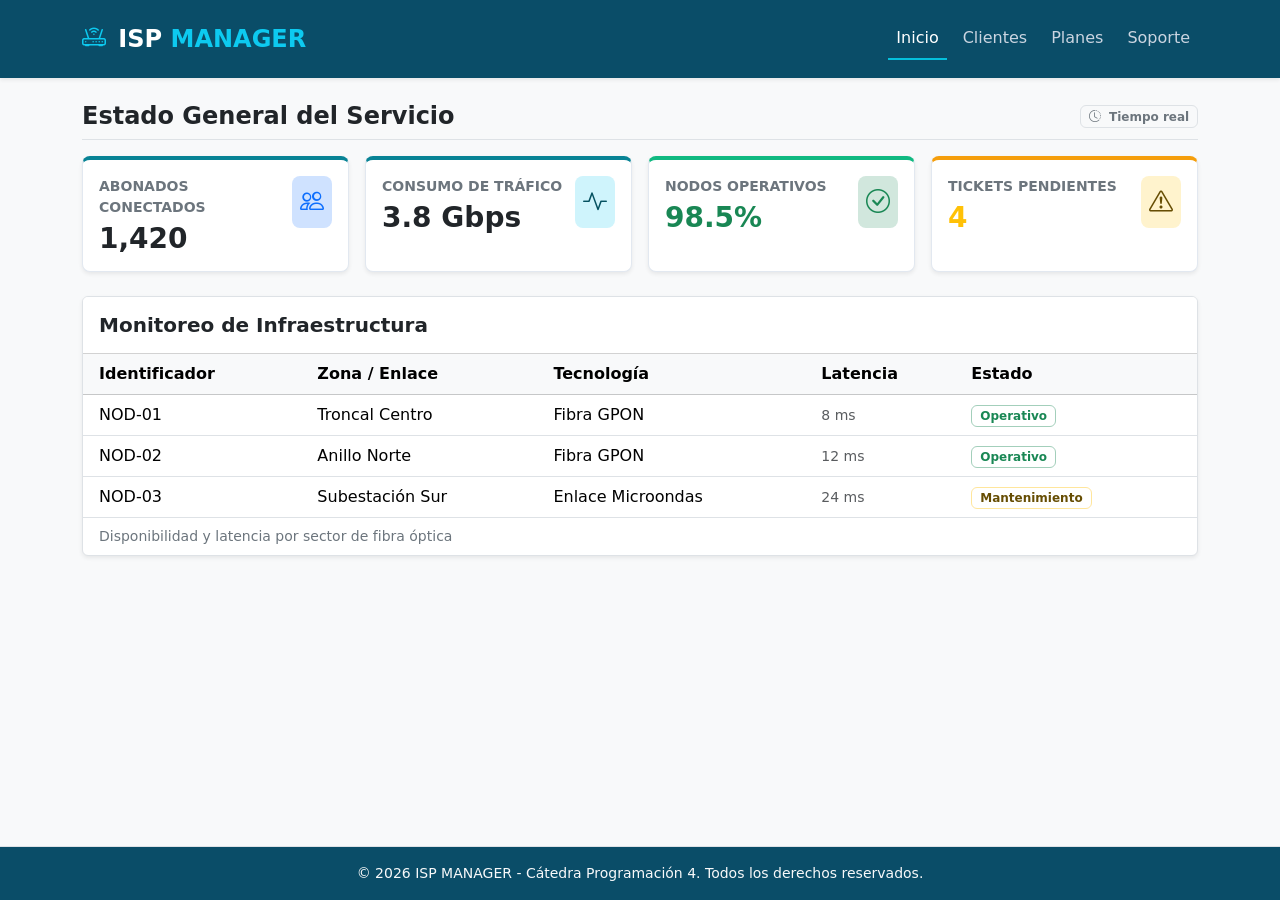
==== commit 41939b93: "refactor: aplicar bootstrap 5 en home, clientes y navbar institucional" ====
--- a/index.html
+++ b/index.html
@@ -1,104 +1,271 @@
-<!DOCTYPE html>
+<!doctype html>
 <html lang="es">
-<head>
-    <meta charset="UTF-8">
-    <meta name="viewport" content="width=device-width, initial-scale=1.0">
-
-    <title>ISP RedTech - Sistema de Gestión y Monitoreo de Red</title>
-    <meta name="description" content="Panel de administración y monitoreo de infraestructura para proveedores de internet (ISP). Gestión de abonados, tráfico de red y estado de nodos.">
-    <meta name="keywords" content="ISP, gestion de redes, fibra optica, monitoreo de nodos, telecomunicaciones, panel isp">
-    <meta name="author" content="Eduardo Albarracín - Alexis Lencina">
-
-    <meta property="og:title" content="ISP RedTech - Panel de Control">
-    <meta property="og:description" content="Administración integral de abonados y monitoreo en tiempo real de nodos de conectividad.">
-    <meta property="og:type" content="website">
-
-    <link rel="stylesheet" href="style.css">
-</head>
-<body>
-
-    <header class="header-principal">
-        <div class="header-contenedor">
-            <h1 class="logo-titulo">ISP <span>RedTech</span></h1>
-            <nav class="nav-menu">
-                <ul>
-                    <li><a href="index.html" class="nav-activo">Inicio</a></li>
-                    <li><a href="clientes.html">Clientes</a></li>
-                    <li><a href="planes.html">Planes</a></li>
-                    <li><a href="soporte.html">Soporte</a></li>
-                </ul>
-            </nav>
-        </div>
+  <head>
+    <meta charset="UTF-8" />
+    <meta name="viewport" content="width=device-width, initial-scale=1.0" />
+
+    <title>ISP MANAGER - Sistema de Gestión y Monitoreo de Red</title>
+    <meta
+      name="description"
+      content="Panel de administración y monitoreo de infraestructura para proveedores de internet (ISP). Gestión de abonados, tráfico de red y estado de nodos."
+    />
+    <meta
+      name="keywords"
+      content="ISP MANAGER, gestion de redes, fibra optica, monitoreo de nodos, telecomunicaciones, panel isp"
+    />
+    <meta name="author" content="Eduardo Albarracín - Alexis Lencina" />
+
+    <meta property="og:title" content="ISP MANAGER - Panel de Control" />
+
+    <meta property="og:title" content="ISP RedTech - Panel de Control" />
+    <meta
+      property="og:description"
+      content="Administración integral de abonados y monitoreo en tiempo real de nodos de conectividad."
+    />
+    <meta property="og:type" content="website" />
+
+    <!-- Bootstrap 5.3.3 CSS -->
+    <link
+      href="https://cdn.jsdelivr.net/npm/bootstrap@5.3.3/dist/css/bootstrap.min.css"
+      rel="stylesheet"
+      integrity="sha384-QWTKZyjpPEjISv5WaRU9OFeRpok6YctnYmDr5pNlyT2bRjXh0JMhjY6hW+ALEwIH"
+      crossorigin="anonymous"
+    />
+
+    <!-- Bootstrap Icons -->
+    <link
+      rel="stylesheet"
+      href="https://cdn.jsdelivr.net/npm/bootstrap-icons@1.11.3/font/bootstrap-icons.min.css"
+    />
+
+    <!-- Estilos locales -->
+    <link rel="stylesheet" href="style.css" />
+  </head>
+  <body class="d-flex flex-column min-vh-100 bg-light">
+    <!-- Navegación Principal -->
+    <header>
+      <nav
+        class="navbar navbar-expand-lg navbar-dark bg-isp-primary shadow-sm py-3"
+      >
+        <div class="container">
+          <a class="navbar-brand fw-bold fs-4" href="index.html">
+            <i class="bi bi-router text-info me-1"></i> ISP
+            <span class="text-info">MANAGER</span>
+          </a>
+          <button
+            class="navbar-toggler"
+            type="button"
+            data-bs-toggle="collapse"
+            data-bs-target="#navGlobal"
+            aria-controls="navGlobal"
+            aria-expanded="false"
+            aria-label="Abrir navegación"
+          >
+            <span class="navbar-toggler-icon"></span>
+          </button>
+          <div class="collapse navbar-collapse" id="navGlobal">
+            <ul class="navbar-nav ms-auto mb-2 mb-lg-0 gap-lg-2">
+              <li class="nav-item">
+                <a class="nav-link active" aria-current="page" href="index.html"
+                  >Inicio</a
+                >
+              </li>
+              <li class="nav-item">
+                <a class="nav-link" href="clientes.html">Clientes</a>
+              </li>
+              <li class="nav-item">
+                <a class="nav-link" href="planes.html">Planes</a>
+              </li>
+              <li class="nav-item">
+                <a class="nav-link" href="soporte.html">Soporte</a>
+              </li>
+            </ul>
+          </div>
+        </div>
+      </nav>
     </header>
 
-    <main class="main-contenedor">
-        <section class="seccion-metricas">
-            <h2>Estado General del Servicio</h2>
-            <dl class="grid-metricas">
-                <div class="tarjeta-metrica">
-                    <dt>Abonados Conectados</dt>
-                    <dd class="valor-metrica">1,420</dd>
-                </div>
-                <div class="tarjeta-metrica">
-                    <dt>Consumo de Tráfico</dt>
-                    <dd class="valor-metrica">3.8 Gbps</dd>
-                </div>
-                <div class="tarjeta-metrica">
-                    <dt>Nodos Operativos</dt>
-                    <dd class="valor-metrica estado-ok">98.5%</dd>
-                </div>
-                <div class="tarjeta-metrica">
-                    <dt>Tickets Pendientes</dt>
-                    <dd class="valor-metrica estado-alerta">4</dd>
-                </div>
-            </dl>
-        </section>
-
-        <section class="seccion-tabla">
-            <h2>Monitoreo de Infraestructura</h2>
-            <div class="tabla-contenedor">
-                <table>
-                    <caption>Disponibilidad y latencia por sector de fibra óptica</caption>
-                    <thead>
-                        <tr>
-                            <th>Identificador</th>
-                            <th>Zona / Enlace</th>
-                            <th>Tecnología</th>
-                            <th>Latencia</th>
-                            <th>Estado</th>
-                        </tr>
-                    </thead>
-                    <tbody>
-                        <tr>
-                            <td>NOD-01</td>
-                            <td>Troncal Centro</td>
-                            <td>Fibra GPON</td>
-                            <td>8 ms</td>
-                            <td><span class="badge badge-activo">Operativo</span></td>
-                        </tr>
-                        <tr>
-                            <td>NOD-02</td>
-                            <td>Anillo Norte</td>
-                            <td>Fibra GPON</td>
-                            <td>12 ms</td>
-                            <td><span class="badge badge-activo">Operativo</span></td>
-                        </tr>
-                        <tr>
-                            <td>NOD-03</td>
-                            <td>Subestación Sur</td>
-                            <td>Enlace Microondas</td>
-                            <td>24 ms</td>
-                            <td><span class="badge badge-alerta">Mantenimiento</span></td>
-                        </tr>
-                    </tbody>
-                </table>
-            </div>
-        </section>
+    <!-- Contenido Principal -->
+    <main class="container my-4 flex-grow-1">
+      <!-- Métricas del Dashboard -->
+      <section class="mb-4">
+        <div
+          class="d-flex align-items-center justify-content-between mb-3 border-bottom pb-2"
+        >
+          <h2 class="h4 text-dark mb-0 fw-bold">Estado General del Servicio</h2>
+          <span class="badge text-bg-light border text-secondary"
+            ><i class="bi bi-clock-history me-1"></i> Tiempo real</span
+          >
+        </div>
+
+        <div class="row g-3">
+          <div class="col-12 col-sm-6 col-lg-3">
+            <div class="card card-metric h-100 shadow-sm">
+              <div class="card-body">
+                <div class="d-flex justify-content-between align-items-start">
+                  <div>
+                    <p
+                      class="text-secondary text-uppercase fw-semibold small mb-1"
+                    >
+                      Abonados Conectados
+                    </p>
+                    <h3 class="fw-bold mb-0 text-dark">1,420</h3>
+                  </div>
+                  <div class="bg-primary-subtle text-primary p-2 rounded-3">
+                    <i class="bi bi-people fs-4"></i>
+                  </div>
+                </div>
+              </div>
+            </div>
+          </div>
+
+          <div class="col-12 col-sm-6 col-lg-3">
+            <div class="card card-metric h-100 shadow-sm">
+              <div class="card-body">
+                <div class="d-flex justify-content-between align-items-start">
+                  <div>
+                    <p
+                      class="text-secondary text-uppercase fw-semibold small mb-1"
+                    >
+                      Consumo de Tráfico
+                    </p>
+                    <h3 class="fw-bold mb-0 text-dark">3.8 Gbps</h3>
+                  </div>
+                  <div class="bg-info-subtle text-info-emphasis p-2 rounded-3">
+                    <i class="bi bi-activity fs-4"></i>
+                  </div>
+                </div>
+              </div>
+            </div>
+          </div>
+
+          <div class="col-12 col-sm-6 col-lg-3">
+            <div class="card card-metric border-ok h-100 shadow-sm">
+              <div class="card-body">
+                <div class="d-flex justify-content-between align-items-start">
+                  <div>
+                    <p
+                      class="text-secondary text-uppercase fw-semibold small mb-1"
+                    >
+                      Nodos Operativos
+                    </p>
+                    <h3 class="fw-bold mb-0 text-success">98.5%</h3>
+                  </div>
+                  <div class="bg-success-subtle text-success p-2 rounded-3">
+                    <i class="bi bi-check-circle fs-4"></i>
+                  </div>
+                </div>
+              </div>
+            </div>
+          </div>
+
+          <div class="col-12 col-sm-6 col-lg-3">
+            <div class="card card-metric border-alert h-100 shadow-sm">
+              <div class="card-body">
+                <div class="d-flex justify-content-between align-items-start">
+                  <div>
+                    <p
+                      class="text-secondary text-uppercase fw-semibold small mb-1"
+                    >
+                      Tickets Pendientes
+                    </p>
+                    <h3 class="fw-bold mb-0 text-warning">4</h3>
+                  </div>
+                  <div
+                    class="bg-warning-subtle text-warning-emphasis p-2 rounded-3"
+                  >
+                    <i class="bi bi-exclamation-triangle fs-4"></i>
+                  </div>
+                </div>
+              </div>
+            </div>
+          </div>
+        </div>
+      </section>
+
+      <!-- Monitoreo de Infraestructura -->
+      <section>
+        <div class="card shadow-sm border">
+          <div class="card-header bg-white py-3">
+            <h2 class="h5 mb-0 fw-bold text-dark">
+              Monitoreo de Infraestructura
+            </h2>
+          </div>
+          <div class="card-body p-0">
+            <div class="table-responsive">
+              <table class="table table-hover align-middle mb-0">
+                <caption class="px-3 small text-secondary">
+                  Disponibilidad y latencia por sector de fibra óptica
+                </caption>
+                <thead class="table-light">
+                  <tr>
+                    <th scope="col" class="ps-3">Identificador</th>
+                    <th scope="col">Zona / Enlace</th>
+                    <th scope="col">Tecnología</th>
+                    <th scope="col">Latencia</th>
+                    <th scope="col" class="pe-3">Estado</th>
+                  </tr>
+                </thead>
+                <tbody>
+                  <tr>
+                    <td class="ps-3 fw-medium">NOD-01</td>
+                    <td>Troncal Centro</td>
+                    <td>Fibra GPON</td>
+                    <td><span class="text-muted small">8 ms</span></td>
+                    <td class="pe-3">
+                      <span
+                        class="badge text-bg-success-subtle text-success border border-success-subtle px-2 py-1"
+                        >Operativo</span
+                      >
+                    </td>
+                  </tr>
+                  <tr>
+                    <td class="ps-3 fw-medium">NOD-02</td>
+                    <td>Anillo Norte</td>
+                    <td>Fibra GPON</td>
+                    <td><span class="text-muted small">12 ms</span></td>
+                    <td class="pe-3">
+                      <span
+                        class="badge text-bg-success-subtle text-success border border-success-subtle px-2 py-1"
+                        >Operativo</span
+                      >
+                    </td>
+                  </tr>
+                  <tr>
+                    <td class="ps-3 fw-medium">NOD-03</td>
+                    <td>Subestación Sur</td>
+                    <td>Enlace Microondas</td>
+                    <td><span class="text-muted small">24 ms</span></td>
+                    <td class="pe-3">
+                      <span
+                        class="badge text-bg-warning-subtle text-warning-emphasis border border-warning-subtle px-2 py-1"
+                        >Mantenimiento</span
+                      >
+                    </td>
+                  </tr>
+                </tbody>
+              </table>
+            </div>
+          </div>
+        </div>
+      </section>
     </main>
 
-    <footer class="footer-principal">
-        <p>&copy; 2026 ISP RedTech - Cátedra Programación 4. Todos los derechos reservados.</p>
+    <!-- Footer -->
+    <footer class="bg-isp-primary text-secondary py-3 text-center border-top">
+      <div class="container">
+        <p class="mb-0 text-light small">
+          &copy; 2026 ISP MANAGER - Cátedra Programación 4. Todos los derechos
+          reservados.
+        </p>
+      </div>
     </footer>
 
-</body>
-</html>+    <!-- Bootstrap 5.3.3 JS Bundle -->
+    <script
+      src="https://cdn.jsdelivr.net/npm/bootstrap@5.3.3/dist/js/bootstrap.bundle.min.js"
+      integrity="sha384-YvpcrYf0tY3lHB60NNkmXc5s9fDVZLESaAA55NDzOxhy9GkcIdslK1eN7N6jIeHz"
+      crossorigin="anonymous"
+    ></script>
+  </body>
+</html>
--- a/style.css
+++ b/style.css
@@ -1,3 +1,4 @@
+/*
 :root {
   --color-primary: #0a4d68;
   --color-primario: #0a4d68;
@@ -15,6 +16,7 @@
   --color-texto: #1e1e1e;
   --color-texto-suave: #64748b;
   --color-borde: #dddddd;
+
   --font-main: 'Segoe UI', system-ui, Arial, sans-serif;
   --fuente-base: 'Segoe UI', system-ui, Arial, sans-serif;
   --spacing-sm: 0.5rem;
@@ -77,13 +79,15 @@
   color: var(--color-accent);
 }
 
-nav ul {
+nav ul,
+.nav-menu ul {
   display: flex;
   list-style: none;
   gap: var(--spacing-md);
 }
 
-nav a {
+nav a,
+.nav-menu a {
   color: #e0f2fe;
   text-decoration: none;
   font-size: 1.5rem;
@@ -94,7 +98,9 @@
 }
 
 nav a:hover,
-nav a.nav-activo {
+nav a.nav-activo,
+.nav-menu a:hover,
+.nav-menu a.nav-activo {
   color: #ffffff;
   background-color: var(--color-secondary);
   border-bottom: 2px solid var(--color-accent);
@@ -215,7 +221,6 @@
   color: #92400e;
 }
 
-/* Sección Planes (Grid y Tarjetas) */
 .planes-grid {
   display: grid;
   grid-template-columns: repeat(auto-fit, minmax(250px, 1fr));
@@ -270,7 +275,6 @@
   border-bottom: none;
 }
 
-/* Formularios */
 form {
   display: flex;
   flex-direction: column;
@@ -345,7 +349,6 @@
   gap: var(--spacing-md);
 }
 
-/* Footer */
 footer,
 .footer-principal {
   background-color: var(--color-primary);
@@ -356,14 +359,14 @@
   margin-top: auto;
 }
 
-/* Media Queries */
 @media (max-width: 768px) {
   .header-contenedor {
     flex-direction: column;
     text-align: center;
   }
 
-  nav ul {
+  nav ul,
+  .nav-menu ul {
     flex-direction: column;
     gap: var(--spacing-sm);
     width: 100%;
@@ -402,4 +405,61 @@
   input[type="reset"] {
     width: 100%;
   }
-}+}
+  */
+:root {
+  --isp-primary: #0a4d68;
+  --isp-secondary: #088395;
+  --isp-accent: #05bfdb;
+  --isp-bg: #f8fafc;
+}
+
+body {
+  background-color: var(--isp-bg);
+  color: #1e293b;
+  font-family:
+    system-ui,
+    -apple-system,
+    "Segoe UI",
+    Roboto,
+    sans-serif;
+}
+
+/* Navbar institucional */
+.bg-isp-primary {
+  background-color: var(--isp-primary) !important;
+}
+
+.navbar .nav-link {
+  color: #cbd5e1;
+  font-weight: 500;
+  transition: color 0.15s ease-in-out;
+}
+
+.navbar .nav-link:hover,
+.navbar .nav-link.active {
+  color: #ffffff !important;
+}
+
+.navbar .nav-link.active {
+  border-bottom: 2px solid var(--isp-accent);
+}
+
+/* Tarjetas métricas con borde superior distintivo */
+.card-metric {
+  border: 1px solid #e2e8f0;
+  border-top: 4px solid var(--isp-secondary);
+  border-radius: 0.5rem;
+}
+
+.card-metric.border-alert {
+  border-top-color: #f59e0b;
+}
+
+.card-metric.border-ok {
+  border-top-color: #10b981;
+}
+
+footer {
+  margin-top: auto;
+}
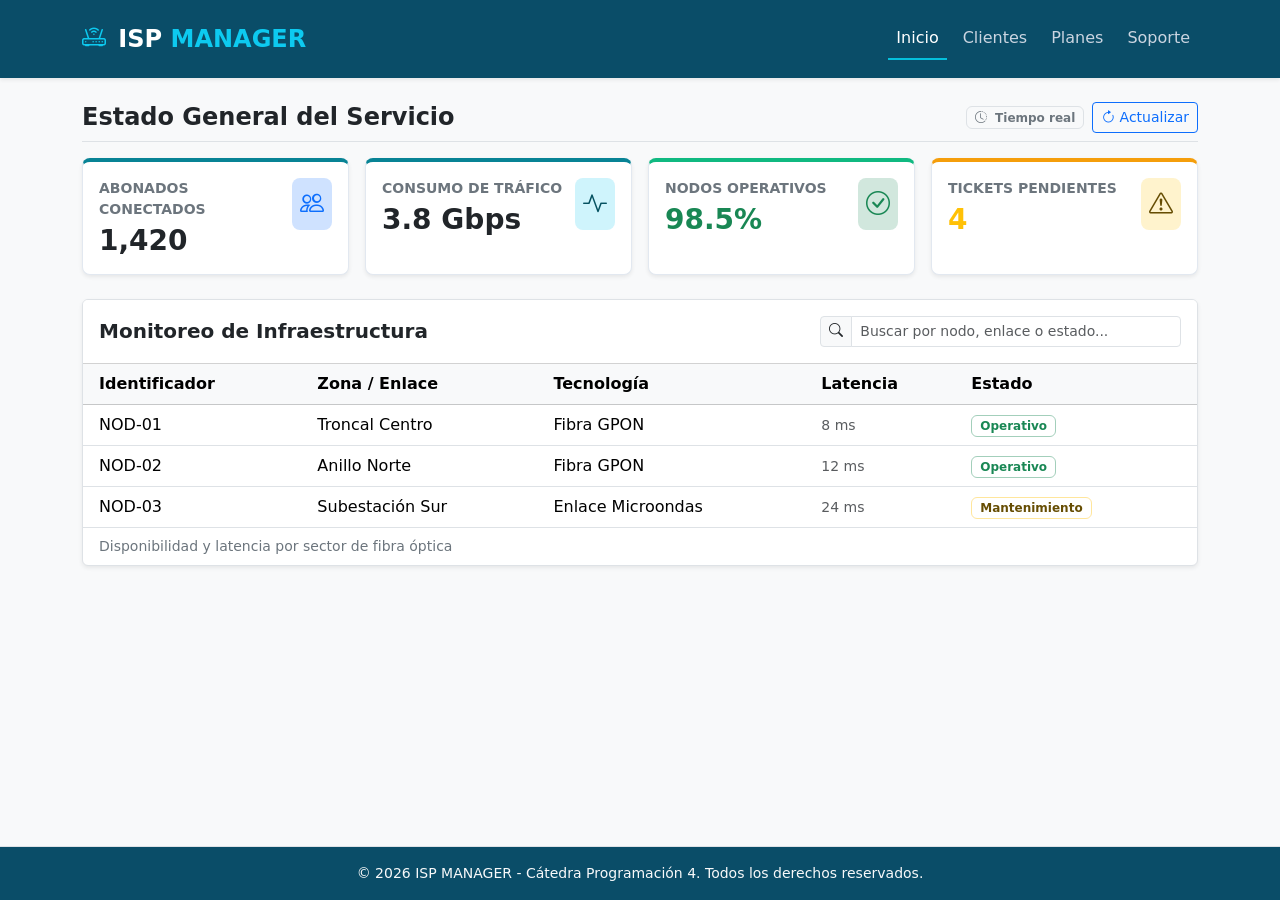
==== commit accd9da6: "feat: incorporar filtros en tiempo real y alta dinamica de abonados mediante dom" ====
--- a/index.html
+++ b/index.html
@@ -16,8 +16,6 @@
     <meta name="author" content="Eduardo Albarracín - Alexis Lencina" />
 
     <meta property="og:title" content="ISP MANAGER - Panel de Control" />
-
-    <meta property="og:title" content="ISP RedTech - Panel de Control" />
     <meta
       property="og:description"
       content="Administración integral de abonados y monitoreo en tiempo real de nodos de conectividad."
@@ -90,12 +88,24 @@
       <!-- Métricas del Dashboard -->
       <section class="mb-4">
         <div
-          class="d-flex align-items-center justify-content-between mb-3 border-bottom pb-2"
+          class="d-flex flex-wrap align-items-center justify-content-between mb-3 border-bottom pb-2 gap-2"
         >
           <h2 class="h4 text-dark mb-0 fw-bold">Estado General del Servicio</h2>
-          <span class="badge text-bg-light border text-secondary"
-            ><i class="bi bi-clock-history me-1"></i> Tiempo real</span
-          >
+          <div class="d-flex align-items-center gap-2">
+            <span
+              id="badge-tiempo-real"
+              class="badge text-bg-light border text-secondary"
+            >
+              <i class="bi bi-clock-history me-1"></i> Tiempo real
+            </span>
+            <button
+              id="btn-refrescar-metricas"
+              class="btn btn-sm btn-outline-primary"
+              title="Actualizar métricas"
+            >
+              <i class="bi bi-arrow-clockwise"></i> Actualizar
+            </button>
+          </div>
         </div>
 
         <div class="row g-3">
@@ -129,7 +139,9 @@
                     >
                       Consumo de Tráfico
                     </p>
-                    <h3 class="fw-bold mb-0 text-dark">3.8 Gbps</h3>
+                    <h3 id="metrica-trafico" class="fw-bold mb-0 text-dark">
+                      3.8 Gbps
+                    </h3>
                   </div>
                   <div class="bg-info-subtle text-info-emphasis p-2 rounded-3">
                     <i class="bi bi-activity fs-4"></i>
@@ -186,10 +198,25 @@
       <!-- Monitoreo de Infraestructura -->
       <section>
         <div class="card shadow-sm border">
-          <div class="card-header bg-white py-3">
+          <div
+            class="card-header bg-white py-3 d-flex flex-wrap justify-content-between align-items-center gap-2"
+          >
             <h2 class="h5 mb-0 fw-bold text-dark">
               Monitoreo de Infraestructura
             </h2>
+            <div class="col-12 col-md-4">
+              <div class="input-group input-group-sm">
+                <span class="input-group-text bg-light"
+                  ><i class="bi bi-search"></i
+                ></span>
+                <input
+                  type="search"
+                  id="buscar-nodo"
+                  class="form-control"
+                  placeholder="Buscar por nodo, enlace o estado..."
+                />
+              </div>
+            </div>
           </div>
           <div class="card-body p-0">
             <div class="table-responsive">
@@ -206,7 +233,7 @@
                     <th scope="col" class="pe-3">Estado</th>
                   </tr>
                 </thead>
-                <tbody>
+                <tbody id="tabla-nodos-body">
                   <tr>
                     <td class="ps-3 fw-medium">NOD-01</td>
                     <td>Troncal Centro</td>
@@ -267,5 +294,8 @@
       integrity="sha384-YvpcrYf0tY3lHB60NNkmXc5s9fDVZLESaAA55NDzOxhy9GkcIdslK1eN7N6jIeHz"
       crossorigin="anonymous"
     ></script>
+
+    <!-- JavaScript del Proyecto (TP4) -->
+    <script src="js/main.js"></script>
   </body>
 </html>
--- a/style.css
+++ b/style.css
@@ -463,3 +463,22 @@
 footer {
   margin-top: auto;
 }
+
+
+/* Tarjetas de planes */
+.text-isp-primary {
+  color: var(--isp-primary) !important;
+}
+
+.plan-card {
+  transition: transform 0.2s ease, box-shadow 0.2s ease;
+}
+
+.plan-card:hover {
+  transform: translateY(-5px);
+  box-shadow: 0 10px 20px rgba(10, 77, 104, 0.12);
+}
+
+.plan-destacado {
+  border: 2px solid var(--isp-accent) !important;
+}
